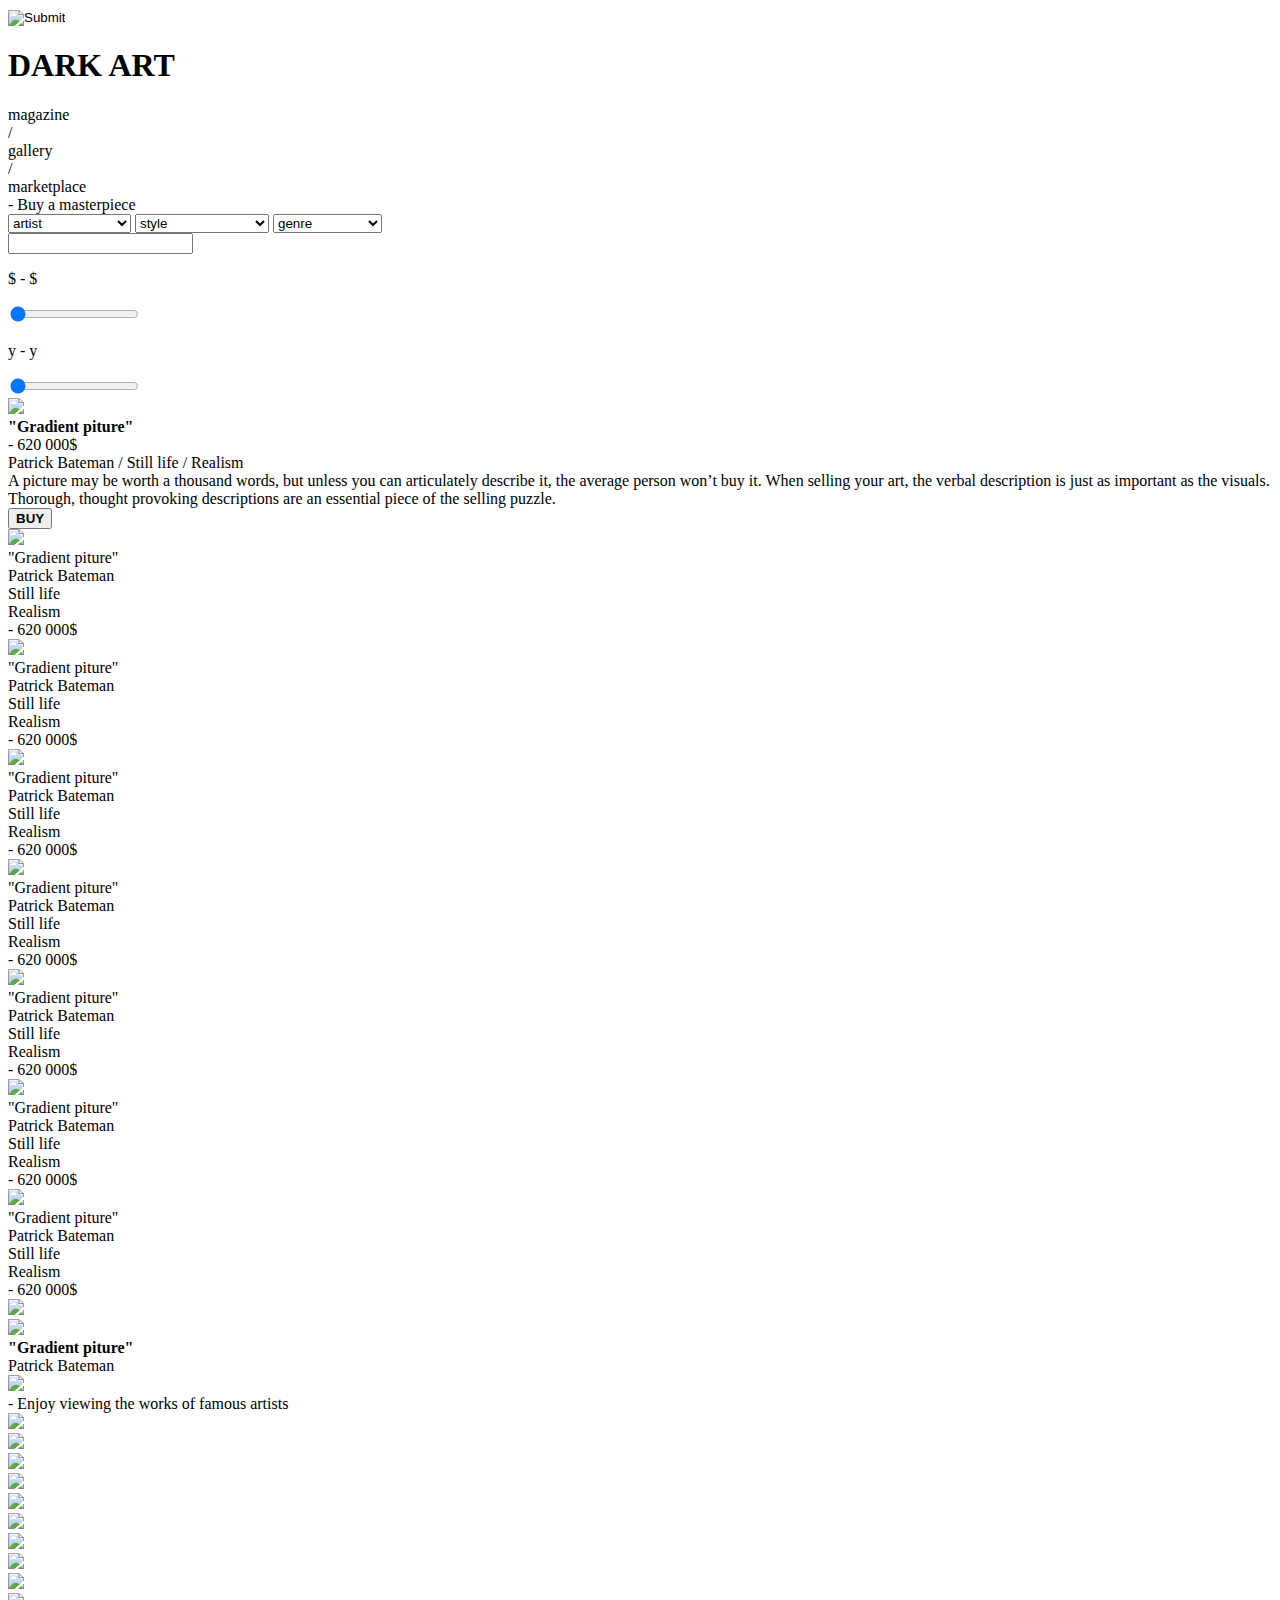
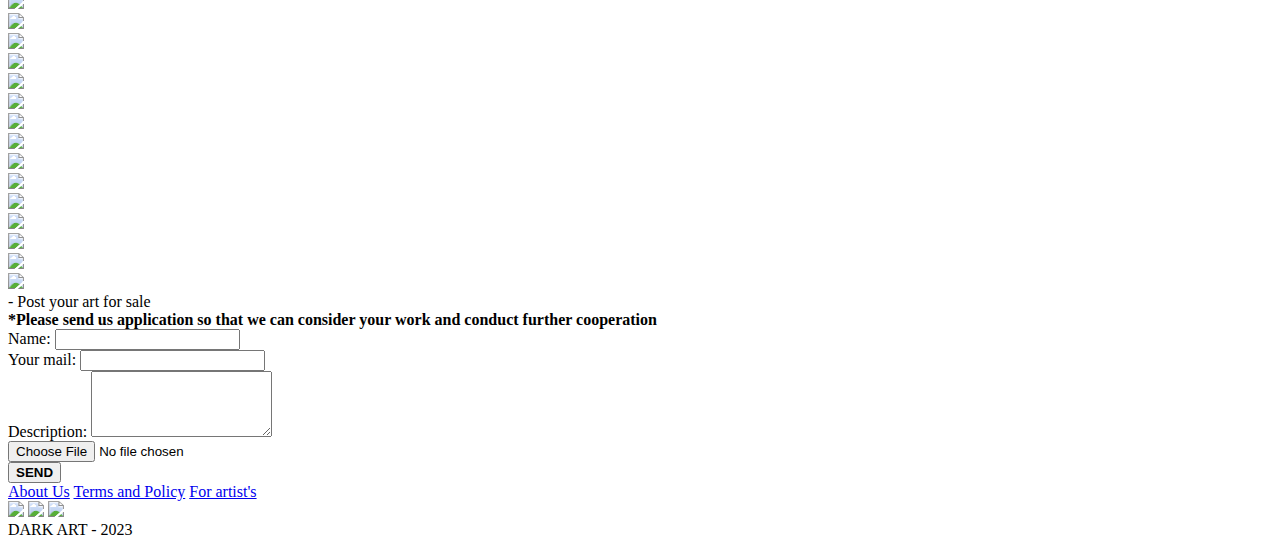
==== index.html @ bef29680 "Add files via upload" ====
<!DOCTYPE html>
<html lang="en">
    <head>
        <meta charset="utf-8">
        <meta name="viewport" content="width=device-width, initial-scale=1">
        <title>Dark Art</title>
        <link rel="stylesheet" href="css/styles.css">
        <link rel="stylesheet" href="css/indexStyles.css">
        <link rel="stylesheet" href="css/magazine.css">
        <link rel="stylesheet" href="css/gallery.css">
        <link rel="stylesheet" href="css/marketplace.css">
    </head>
    <body>
        <header>
            <div class="banner">
                <div class="title">
                    <div class="logIn"><input type="image" src="images/startLogin.png"></div>
                    <div class="websiteName"><h1>DARK <span>ART</span></h1></div>
                </div>
            </div>
            <div class="navigator">
                <div class="navigatorPart" id="magazine">magazine</div>
                <span>/</span>
                <div class="navigatorPart" id="gallery">gallery</div>
                <span>/</span>
                <div class="navigatorPart" id="marketplace">marketplace</div>
            </div>
        </header>
        <section class="magazine">
            <div class="quote">- Buy a masterpiece</div>
            <div class="filters">
                <div class="filterColumn1">
                    <div class="dropLists">
                        <select placeholder="author" name="artist">
                            <option value="" disabled selected hidden>artist</option>
                            <option value="volvo">Mari Embrado</option>
                            <option value="saab">Jenny Cristopher</option>
                            <option value="mercedes">Bud Anderson</option>
                            <option value="audi">Anjelo Rossi</option>
                          </select>
                          <select name="genre">
                            <option value="" disabled selected hidden>style</option>
                            <option value="history painting">history painting</option>
                            <option value="portrait painting">portrait painting</option>
                            <option value="landscape painting">landscape painting</option>
                            <option value="genre painting">genre painting</option>
                            <option value="still life">still life</option>
                          </select>
                          <select name="style">
                            <option value="" disabled selected hidden>genre</option>
                            <option value="Realism">Realism</option>
                            <option value="Abstract">Abstract</option>
                            <option value="Expressionism">Expressionism</option>
                            <option value="Pop Art">Pop Art</option>
                          </select>
                    </div>
                    <div class="search">
                        <input type="text">
                    </div>
                </div>
                <div class="filterColumn2">
                    <div class="price">
                        <p><span id="demo"></span>$ - <span id="demo2"></span>$</p>
                        <div class="slidecontainer">
                            <input type="range" min="1" max="100" value="1" class="slider" id="myRange">
                        </div>
                    </div>
                    <div class="years">
                        <p><span id="demo"></span>y - <span id="demo2"></span>y</p>
                        <div class="slidecontainer">
                            <input type="range" min="1" max="100" value="1" class="slider" id="myRange">
                        </div>
                    </div>
                </div>
            </div>
            <div class="openBG"></div>
            <div class="openPosition">
              <div class="productOpen">
                <img class="productImage" src="images/banner.png">  
                <div class="productText">
                    <div class="namePrice">
                        <div class="openName"><b>"Gradient piture"</b></div>
                        <div class="openPrice">- 620 000$</div>
                    </div> 
                    <div class="shortInfo">Patrick Bateman / Still life / Realism</div>
                    <div class="longText">A picture may be worth a thousand words, but unless you can articulately 
                        describe it, the average person won’t buy it. When selling your art, the 
                        verbal description is just as important as the visuals. Thorough, thought 
                        provoking descriptions are an essential piece of the selling puzzle. </div>
                    <div class="buyButton">
                        <button class="buy" type="submit"><b>BUY</b></button>
                    </div>                             
                </div>
              </div>
            </div>
            <div class="productList">
                <div class="product">  
                    <img class="productImage" src="images/banner.png">  
                    <div class="productText">
                        <div class="productTitle">
                            <div class="productName">"Gradient piture"</div>
                            <div class="productLine"></div>
                        </div>
                        <div class="description">
                            <div class="productAuthor">Patrick Bateman</div>
                            <div class="productGenre">Still life</div>
                            <div class="productStyle">Realism</div>
                        </div>                            
                        <div class="productCost">
                            <div class="productPrice">- 620 000$</div>
                        </div>
                    </div>
                </div>
                <div class="product">
                    <img class="productImage" src="images/banner.png">
                    <div class="productText">
                        <div class="productTitle">
                            <div class="productName">"Gradient piture"</div>
                            <div class="productLine"></div>
                        </div>
                        <div class="description">
                            <div class="productAuthor">Patrick Bateman</div>
                            <div class="productGenre">Still life</div>
                            <div class="productStyle">Realism</div>
                        </div>                            
                        <div class="productCost">
                            <div class="productPrice">- 620 000$</div>
                        </div>
                    </div>
                </div>
                <div class="product">
                    <img class="productImage" src="images/banner.png">
                    <div class="productText">
                        <div class="productTitle">
                            <div class="productName">"Gradient piture"</div>
                            <div class="productLine"></div>
                        </div>
                        <div class="description">
                            <div class="productAuthor">Patrick Bateman</div>
                            <div class="productGenre">Still life</div>
                            <div class="productStyle">Realism</div>
                        </div>                            
                        <div class="productCost">
                            <div class="productPrice">- 620 000$</div>
                        </div>
                    </div>
                </div>
                <div class="product">
                    <img class="productImage" src="images/banner.png">
                    <div class="productText">
                        <div class="productTitle">
                            <div class="productName">"Gradient piture"</div>
                            <div class="productLine"></div>
                        </div>
                        <div class="description">
                            <div class="productAuthor">Patrick Bateman</div>
                            <div class="productGenre">Still life</div>
                            <div class="productStyle">Realism</div>
                        </div>                            
                        <div class="productCost">
                            <div class="productPrice">- 620 000$</div>
                        </div>
                    </div>
                </div>
                <div class="product">
                    <img class="productImage" src="images/banner.png">
                    <div class="productText">
                        <div class="productTitle">
                            <div class="productName">"Gradient piture"</div>
                            <div class="productLine"></div>
                        </div>
                        <div class="description">
                            <div class="productAuthor">Patrick Bateman</div>
                            <div class="productGenre">Still life</div>
                            <div class="productStyle">Realism</div>
                        </div>                            
                        <div class="productCost">
                            <div class="productPrice">- 620 000$</div>
                        </div>
                    </div>
                </div>
                <div class="product">
                    <img class="productImage" src="images/banner.png">
                    <div class="productText">
                        <div class="productTitle">
                            <div class="productName">"Gradient piture"</div>
                            <div class="productLine"></div>
                        </div>
                        <div class="description">
                            <div class="productAuthor">Patrick Bateman</div>
                            <div class="productGenre">Still life</div>
                            <div class="productStyle">Realism</div>
                        </div>                            
                        <div class="productCost">
                            <div class="productPrice">- 620 000$</div>
                        </div>
                    </div>
                </div>
                <div class="product">
                    <img class="productImage" src="images/banner.png">
                    <div class="productText">
                        <div class="productTitle">
                            <div class="productName">"Gradient piture"</div>
                            <div class="productLine"></div>
                        </div>
                        <div class="description">
                            <div class="productAuthor">Patrick Bateman</div>
                            <div class="productGenre">Still life</div>
                            <div class="productStyle">Realism</div>
                        </div>                            
                        <div class="productCost">
                            <div class="productPrice">- 620 000$</div>
                        </div>
                    </div>
                </div>
            </div>
        </section>
        <section class="gallery">
            <div class="openBG" id="galleryBG"></div>
            <div class="openPosition" id="galleryPosition">
              <div class="productOpen">
                <div class="arrow1"><img class="productImage" src="images/leftArrow.png"></div>
                <div class="contentGallery">
                    <img class="productImage" src="images/banner.png">  
                    <div class="productText">
                        <div class="openName"><b>"Gradient piture"</b></div>
                        <div class="shortInfo">Patrick Bateman</div>                          
                    </div>
                </div>
                <div class="arrow2"><img class="productImage" src="images/rightArrow.png"></div>
              </div>
            </div> 
            <div class="decoration1"></div>
            <div class="contentGallery">
                <div class="quote">- Enjoy viewing the works of famous artists</div>
                <div class="picturesGallery">
                    <div class="imageConteiner"><img class="productImage" src="images/login.png"></div>
                    <div class="imageConteiner"><img class="productImage" src="images/banner.png"></div>
                    <div class="imageConteiner"><img class="productImage" src="images/login.png"></div>
                    <div class="imageConteiner"><img class="productImage" src="images/login.png"></div>
                    <div class="imageConteiner"><img class="productImage" src="images/login.png"></div>
                    <div class="imageConteiner"><img class="productImage" src="images/login.png"></div>
                    <div class="imageConteiner"><img class="productImage" src="images/login.png"></div>
                    <div class="imageConteiner"><img class="productImage" src="images/login.png"></div>
                    <div class="imageConteiner"><img class="productImage" src="images/login.png"></div>
                    <div class="imageConteiner"><img class="productImage" src="images/login.png"></div>
                    <div class="imageConteiner"><img class="productImage" src="images/login.png"></div>
                    <div class="imageConteiner"><img class="productImage" src="images/login.png"></div>
                    <div class="imageConteiner"><img class="productImage" src="images/login.png"></div>
                    <div class="imageConteiner"><img class="productImage" src="images/login.png"></div>
                    <div class="imageConteiner"><img class="productImage" src="images/login.png"></div>
                    <div class="imageConteiner"><img class="productImage" src="images/login.png"></div>
                    <div class="imageConteiner"><img class="productImage" src="images/login.png"></div>
                    <div class="imageConteiner"><img class="productImage" src="images/login.png"></div>
                    <div class="imageConteiner"><img class="productImage" src="images/login.png"></div>
                    <div class="imageConteiner"><img class="productImage" src="images/login.png"></div>
                    <div class="imageConteiner"><img class="productImage" src="images/login.png"></div>
                    <div class="imageConteiner"><img class="productImage" src="images/login.png"></div>
                    <div class="imageConteiner"><img class="productImage" src="images/login.png"></div>
                    <div class="imageConteiner"><img class="productImage" src="images/login.png"></div>
                </div>  
            </div>
            <div class="decoration3"></div> 
        </section>
        <section class="marketplace">
            <div class="decoration3"></div>
            <div class="contentGallery">
                <div class="quote">- Post your art for sale</div>
                <div class="formContent">
                    <span><b>*Please send us application so that we can consider your work and conduct further cooperation</b></span>
                    <div>
                        Name: <input type="text">
                    </div>
                    <div>
                        Your mail: <input type="mail">
                    </div>
                    <div>
                        Description: <textarea rows="4"></textarea>
                    </div>
                    <div>
                        <input type="file">
                    </div>
                    <div>
                        <button class="send" type="submit"><b>SEND</b></button>
                    </div>
                </div>  
            </div>
            <div class="decoration4"></div> 
        </section>
        <footer>
            <div class="bottom">
                <div class="information">
                    <div class="infoList">
                        <a href="#"><span>About Us</span></a>
                        <a href="#"><span>Terms and Policy</span></a>
                        <a href="#"><span>For artist's</span></a>
                    </div>
                    <div class="socialMedia">
                        <a href="#"><img class="social" src="images/free-icon-instagram-1362894.png"></a>
                        <a href="#"><img class="social" src="images/free-icon-twitter-1384017.png"></a>
                        <a href="#"><img class="social" src="images/facebookIcon.png"></a>
                    </div>
                </div>
                <div class="copyright">
                    DARK ART - 2023
                </div>
            </div>
        </footer>
        <script src="js/priceSlider.js"></script>
        <script src="js/openProduct.js"></script>
        <script src="js/openGallery.js"></script>
        <script src="js/slideGallery.js"></script>
        <script src="js/navigatorSwitch.js"></script>
    </body>
</html>
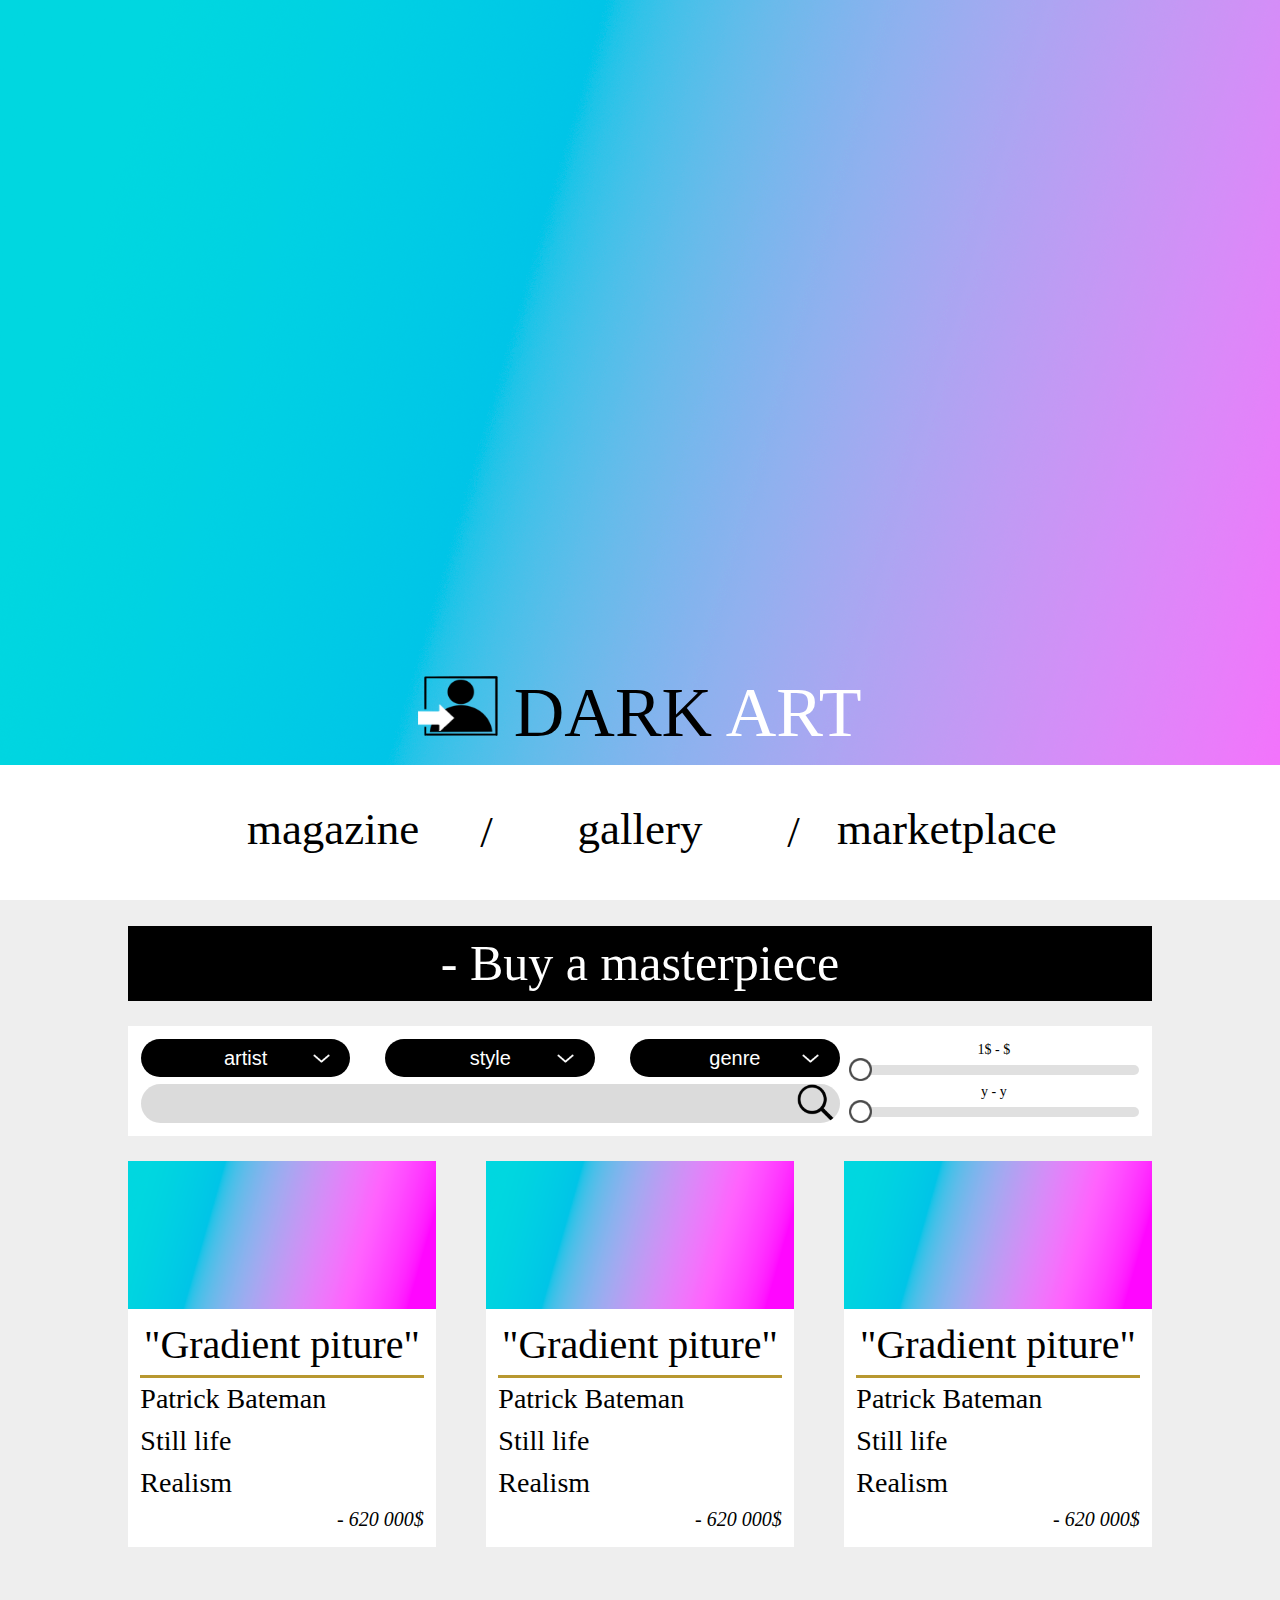
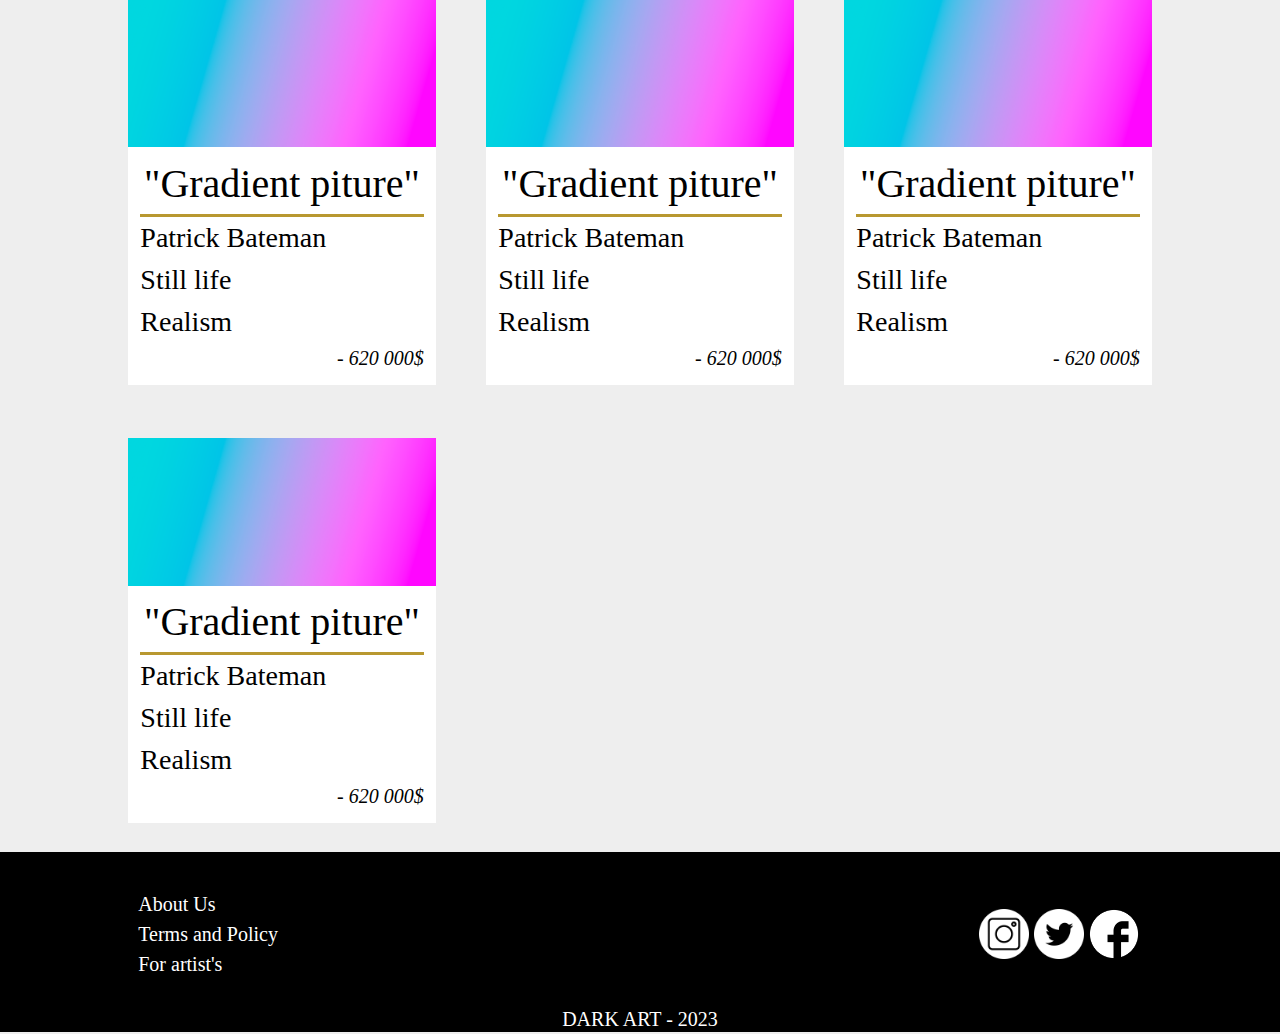
==== commit 9a480216: "first commit" ====
--- a/index.html
+++ b/index.html
@@ -2,7 +2,7 @@
 <html lang="en">
     <head>
         <meta charset="utf-8">
-        <meta name="viewport" content="width=device-width, initial-scale=1">
+        <meta name="viewport" content="width=1200px">
         <title>Dark Art</title>
         <link rel="stylesheet" href="css/styles.css">
         <link rel="stylesheet" href="css/indexStyles.css">
--- a/css/styles.css
+++ b/css/styles.css
@@ -0,0 +1,58 @@
+* {
+    padding: 0;
+    margin: 0;
+    border: 0;
+}
+
+*,*:before,*:after {
+    -moz-box-sizing: border-box;
+    -webkit-box-sizing: border-box;
+    box-sizing: border-box;
+}
+:focus,:active{outline: none;}
+a:focus,a:active{outline: none;}
+
+nav,footer,header,aside{display: block;}
+
+html,body{
+    height: 100%;
+    width: 100%;
+    font-size: 100%;
+    line-height: 1.5;
+    font-size: 14px;
+    -ms-text-size-adjust: 100%;
+    -moz-text-size-adjust: 100%;
+    -webkit-text-size-adjust: 100%;
+}
+
+input,button,textarea{font-family: inherit;}
+
+input::-ms-clear{display: none;}
+button{cursor: pointer;}
+button::-moz-focus-inner{padding: 0;border: 0;}
+a, a:visited{text-decoration: none;}
+ul li {list-style: none;}
+img{vertical-align: top;}
+
+h1,h2,h3,h4,h5,h6{font-size:inherit;font-weight: 400;}
+
+.input {
+    height: calc(2.25rem + 2px);
+    padding: 0.375rem 0.75rem;
+    font-family: inherit;
+    font-size: 1.4rem;
+    font-weight: 400;
+    line-height: 1.5;
+    color: #212529;
+    background-color: #fff;
+    background-clip: padding-box;
+    border: 1px solid #bdbdbd;
+    border-radius: 0.25rem;
+    transition: border-color 0.15s ease-in-out, box-shadow 0.15s ease-in-out;
+}
+a, .product {
+    text-decoration: none
+}
+select {
+    -webkit-appearance: none;
+}
--- a/css/indexStyles.css
+++ b/css/indexStyles.css
@@ -0,0 +1,118 @@
+/*BANNER, LOGIN AND TITLE*/
+header {
+    width: 100%;
+    height: 100%;
+}
+.banner {
+    background-image: url(../images/banner.png);
+    width: 100%;
+    height: 85%;
+    display: flex;
+    justify-content: center;
+    align-content: flex-end;
+    flex-wrap: wrap;
+}
+.title {
+    width: 40%;
+    display: flex;
+    justify-content: center;
+    flex-flow: row;
+    font-size: 70px;
+}
+.logIn {
+    margin-right: 3%;
+}
+.logIn input {
+    width: 80px;
+    height: 60px;
+}
+h1 span {
+    color: white;
+}
+/*NAVIGATION: MAGAZINE, GALLERY, MARKETPLACE*/
+.navigator {
+    font-size: 45px;
+    display: flex;
+    justify-content: center;
+    align-items: center;
+    width: 100%;
+    height: 15%;
+    background-color: white;
+}
+.navigatorPart {
+
+    width: 23%;
+    display: flex;
+    justify-content: center;
+    align-items: center;
+    padding-bottom: 0.5%;
+    cursor: pointer;
+}
+.navigatorPart:hover {
+    background-image: url(../images/pointer.png);
+    background-repeat: no-repeat;
+    background-position: center;
+    background-size: 95%;
+    color: white;
+}
+/*BOTTOM INFORMATION*/
+footer {
+    width: 100%;
+    height: 20%;
+    background-color: black;
+    display: flex;
+    justify-content: center;
+    bottom: 0;
+    color: white;
+    padding: 1%;
+    font-size: 20px;
+    margin-top: 2%;
+}
+.bottom {
+    display: flex;
+    flex-flow: column;
+    justify-content: center;
+    align-items: center;
+    width: 80%;
+}
+.information {
+    display: flex;
+    flex-flow: row;
+    justify-content: center;
+    align-items: center;
+    height: 90%;
+    width: 100%;
+}
+.infoList {
+    display: flex;
+    flex-flow: column;
+    justify-content: center;
+    align-items: flex-start;
+    height: 100%;
+    width: 100%;
+}
+.socialMedia {
+    display: flex;
+    flex-direction: row;
+    justify-content: flex-end;
+    align-items: center;
+    width: 100%;
+    height: 100%;
+}
+.socialMedia a {
+    margin: 0.5%;
+}
+footer a {
+    color: white;
+}
+.social {
+    display: block;
+    width: 50px;
+    height: 50px;
+    aspect-ratio: 1 / 1;
+}
+.copyright {
+    display: flex;
+    justify-content: center;
+    height: 10%;
+}--- a/css/magazine.css
+++ b/css/magazine.css
@@ -0,0 +1,259 @@
+body {
+    background-color: rgb(238, 238, 238);
+}
+.magazine {
+    display: flex;
+    flex-flow: column;
+    align-items: center;
+    width: 100%;
+    min-height: 100%;
+}
+/*QUOTE*/
+.quote {
+    display: block;
+    background-color: black;
+    width: 80%;
+    height: 10%;
+    margin: 2%;
+    color: white;
+    display: flex;
+    justify-content: center;
+    font-size: 50px;
+}
+/*FILTERS*/
+.filters {
+    background-color: white;
+    display: flex;
+    flex-flow: row;
+    justify-content: center;
+    width: 80%;
+    height: 16%;
+    margin-bottom: 2%;
+    padding: 1%;
+}
+
+.filterColumn1 {
+    display: flex;
+    flex-flow: column;
+    width: 70%;
+    align-content: center;
+}
+.filterColumn2 {
+    width: 30%;
+}
+.dropLists {
+    height: 50%;
+    margin: 0% 0% 1% 0%;
+    display: flex;
+    flex-wrap: wrap;
+    justify-content: space-between;
+}
+select {
+    background-color: black;
+    color: white;
+    text-align: center;
+    font-size: 20px;
+    border-radius: 30px;
+    width: 30%;
+    height: 100%;
+    background-image: url("../images/drop.png");
+    background-repeat: no-repeat;
+    background-position: 90%;
+    background-size: 10%;
+} 
+option {
+    border-radius: 5px;
+}
+option:hover {
+    background-color: white;
+    color: black;
+}
+.search {
+    height: 50%;
+    width: 100%;
+    display: flex;
+    justify-content: center;
+}
+.search input {
+    background-color: rgb(219, 219, 219);
+    font-size: 21px;
+    width: 100%;
+    height: 100%;
+    padding-left: 3%;
+    padding-right: 5.7%;
+    border-radius: 30px;
+    background-image: url("../images/lupa.png");
+    background-repeat: no-repeat;
+    background-position: 99.4%;
+    background-size: contain;
+}
+
+.price, .years {
+    display: flex;
+    flex-flow: column;
+    align-items: center;
+    padding-left: 3%;
+}
+.slidecontainer {
+    width: 100%;
+}
+
+.slider {
+    -webkit-appearance: none;
+    width: 100%;
+    height: 10px;
+    border-radius: 5px;
+    background: #d3d3d3;
+    outline: none;
+    opacity: 0.7;
+    -webkit-transition: .2s;
+    transition: opacity .2s;
+}
+
+.slider:hover {
+    opacity: 1;
+}
+
+.slider::-webkit-slider-thumb {
+    -webkit-appearance: none;
+    appearance: none;
+    width: 23px;
+    height: 24px;
+    border: 0;
+    background-image: url("../images/sliderPart.png");
+    background-repeat: no-repeat;
+    background-position: center;
+    background-size: 100%;
+    cursor: pointer;
+}
+
+.slider::-moz-range-thumb {
+    width: 23px;
+    height: 24px;
+    border: 0;
+    background-image: url("../images/sliderPart.png");
+    background-repeat: no-repeat;
+    background-position: center;
+    background-size: 100%;
+    cursor: pointer;
+}
+/*PRODUCTS*/
+.productList {
+    width: 80%;
+    height: 100%;
+    display: grid;
+    grid-template-columns: auto auto auto;
+    gap: 50px;
+}
+.product {
+    background-color: white;
+    width: 100%;
+    margin-bottom: 1%;
+    display: flex;
+    flex-flow: column;
+}
+.productName:hover {
+    color: #b19124;
+    cursor: pointer;
+}
+.productImage {
+    width: 100%;
+}
+.productText {
+    padding: 2% 4% 4% 4%;
+    font-size: 20px;
+}
+.productTitle {
+    font-size: 40px;
+    text-align: center;
+}
+.productLine {
+    border-bottom: 3px solid #b89830;
+}
+.description {
+    font-size: 28px;
+}
+.productCost {
+    display: flex;
+    justify-content: right;
+}
+.productPrice {
+    font-style: italic;
+}
+/*PRODUCT DEMONSTRATION*/
+.openPosition {
+    position: fixed;
+    top: 0;
+    left: 0;
+    width: 60%;
+    min-height: 80%;
+    margin: 4% 20% 0 20%;
+    display: none;
+    align-items: center;
+    justify-content: center;
+    background-color: rgba(0, 0, 0, 0.3);
+    z-index: 99;
+}
+.productOpen {
+    background-color: rgb(255, 255, 255);
+    width: 100%;
+    min-height: 80%;
+    position: absolute;
+    display: flex;
+    flex-flow: column;
+    align-items: center;
+    z-index: 100%;
+}
+.productOpen img {
+    width: 100%;
+}
+.openBG {
+    display: none;
+    position: fixed;
+    top: 0;
+    left: 0;
+    width: 100%;
+    height: 100%;
+    background-color: rgba(0, 0, 0, 0.5);
+    z-index: 98;
+}
+.productText {
+    display: flex;
+    flex-flow: column;
+    width: 100%;
+}
+.namePrice {
+    display: flex;
+    flex-flow: row;
+    align-items: baseline;
+}
+.openName {
+    font-size: 30px;
+    text-align: left;
+    width: 50%;
+}
+.openPrice {
+    font-style: italic;
+    font-size: 24px;
+    text-align: right;
+    width: 50%;
+}
+.shortInfo, .longText {
+    text-align: left;
+    font-size: 20px;
+}
+.buyButton {
+    margin-top: 1%;
+    width: 100%;
+    display: flex;
+    justify-content: right;
+}
+.buy {
+    background-color: #b19124;
+    color: white;
+    text-align: center;
+    font-size: 28px;
+    width: 13%;
+    height: 100%;
+    padding: 0.5%;
+}
--- a/css/gallery.css
+++ b/css/gallery.css
@@ -0,0 +1,101 @@
+/*QUOTE AND BORDER*/
+.gallery {
+    display: none;
+    flex-flow: row;
+    justify-content: center;
+    width: 100%;
+    min-height: 100%;
+}
+.decoration1, .decoration2 {
+    width: 1%;
+    background-image: url("../images/galleryBorder.png");
+    margin: 1.93% 1% 0% 1%;
+}
+.contentGallery {
+    width: 80%;
+    display: flex;
+    flex-flow: column;
+    align-items: center;
+}
+.contentGallery .quote {
+    width: 100%;
+    height: 10.05%;
+    margin: 2.5%;
+}
+/*PICTURES*/
+.picturesGallery {
+    display: grid;
+    grid-template-columns: auto auto auto;
+    gap: 10px;
+    margin-top: 4.3%;
+}
+.imageConteiner {
+    overflow: hidden;
+    position: relative;
+}
+.picturesGallery img {
+    cursor: pointer;
+    width: 100%;
+    height: 100%;
+    object-fit: cover;
+}
+.picturesGallery img:hover {
+    opacity: 0.9;
+    transform: scale(1.05);
+}
+/*OPEN PICTURE*/
+.gallery .productOpen {
+    background-color: black;
+    padding: 2%;
+    color: white;
+    flex-flow: row;
+    justify-content: center;
+    width: 100%;
+    min-height: 100%;
+}
+#galleryPosition {
+    display: none;
+    position: fixed;
+    width: 90%;
+    height: 80%;
+    margin-left: 5%;
+    margin-right: 5%;
+    align-items: center;
+    justify-content: center;
+    background-color: rgba(0, 0, 0, 0.3);
+    z-index: 99;
+}
+#galleryPosition .contentGallery {
+    width: 92%;
+}
+#galleryPosition img {
+    width: 100%;
+    margin-top: 2%;
+}
+#galleryBG {
+    display: none;
+}
+#galleryPosition .productText {
+    align-items: center;
+    padding: 0;
+    margin-top: 1%;
+}
+#galleryPosition .openName {
+    text-align: center;
+}
+.arrow1, .arrow2 {
+   width: 3%;
+   display: flex;
+
+}
+.arrow1:hover, .arrow2:hover {
+    transform: scale(1.2);
+    cursor: pointer;
+ }
+.arrow1 {
+    margin-right: 2%;
+}
+.arrow2 {
+    margin-left: 2%;
+}
+
--- a/css/marketplace.css
+++ b/css/marketplace.css
@@ -0,0 +1,47 @@
+.marketplace {
+    display: none;
+    flex-flow: row;
+    justify-content: center;
+    width: 100%;
+    min-height: 100%;
+}
+.marketplace .contentGallery {
+    background-image: url(../images/mpBorder3.png);
+    background-repeat: no-repeat;
+    background-position: bottom;
+    background-size: 100%;
+}
+.formContent {
+    display: flex;
+    flex-flow: column;
+    font-size: 24px;
+}
+.formContent div {
+    margin: 2%;
+    display: flex;
+    flex-flow: column;
+}
+.formContent div input, .formContent div textarea {
+    font-size: 24px;
+}
+.decoration3 {
+    background-image: url(../images/mpBorder1.png);
+}
+.decoration4 {
+    background-image: url(../images/mpBorder2.png);
+}
+.decoration3, .decoration4 {
+    width: 2.5%;
+    background-repeat: no-repeat;
+    background-position: center;
+    background-size: 45%;
+}
+.send {
+    background-image: url(../images/mpButton.png);
+    background-position: center;
+    background-repeat: no-repeat;
+    background-size: cover;
+    color: white;
+    font-size: 24px;
+    width: 20%;
+}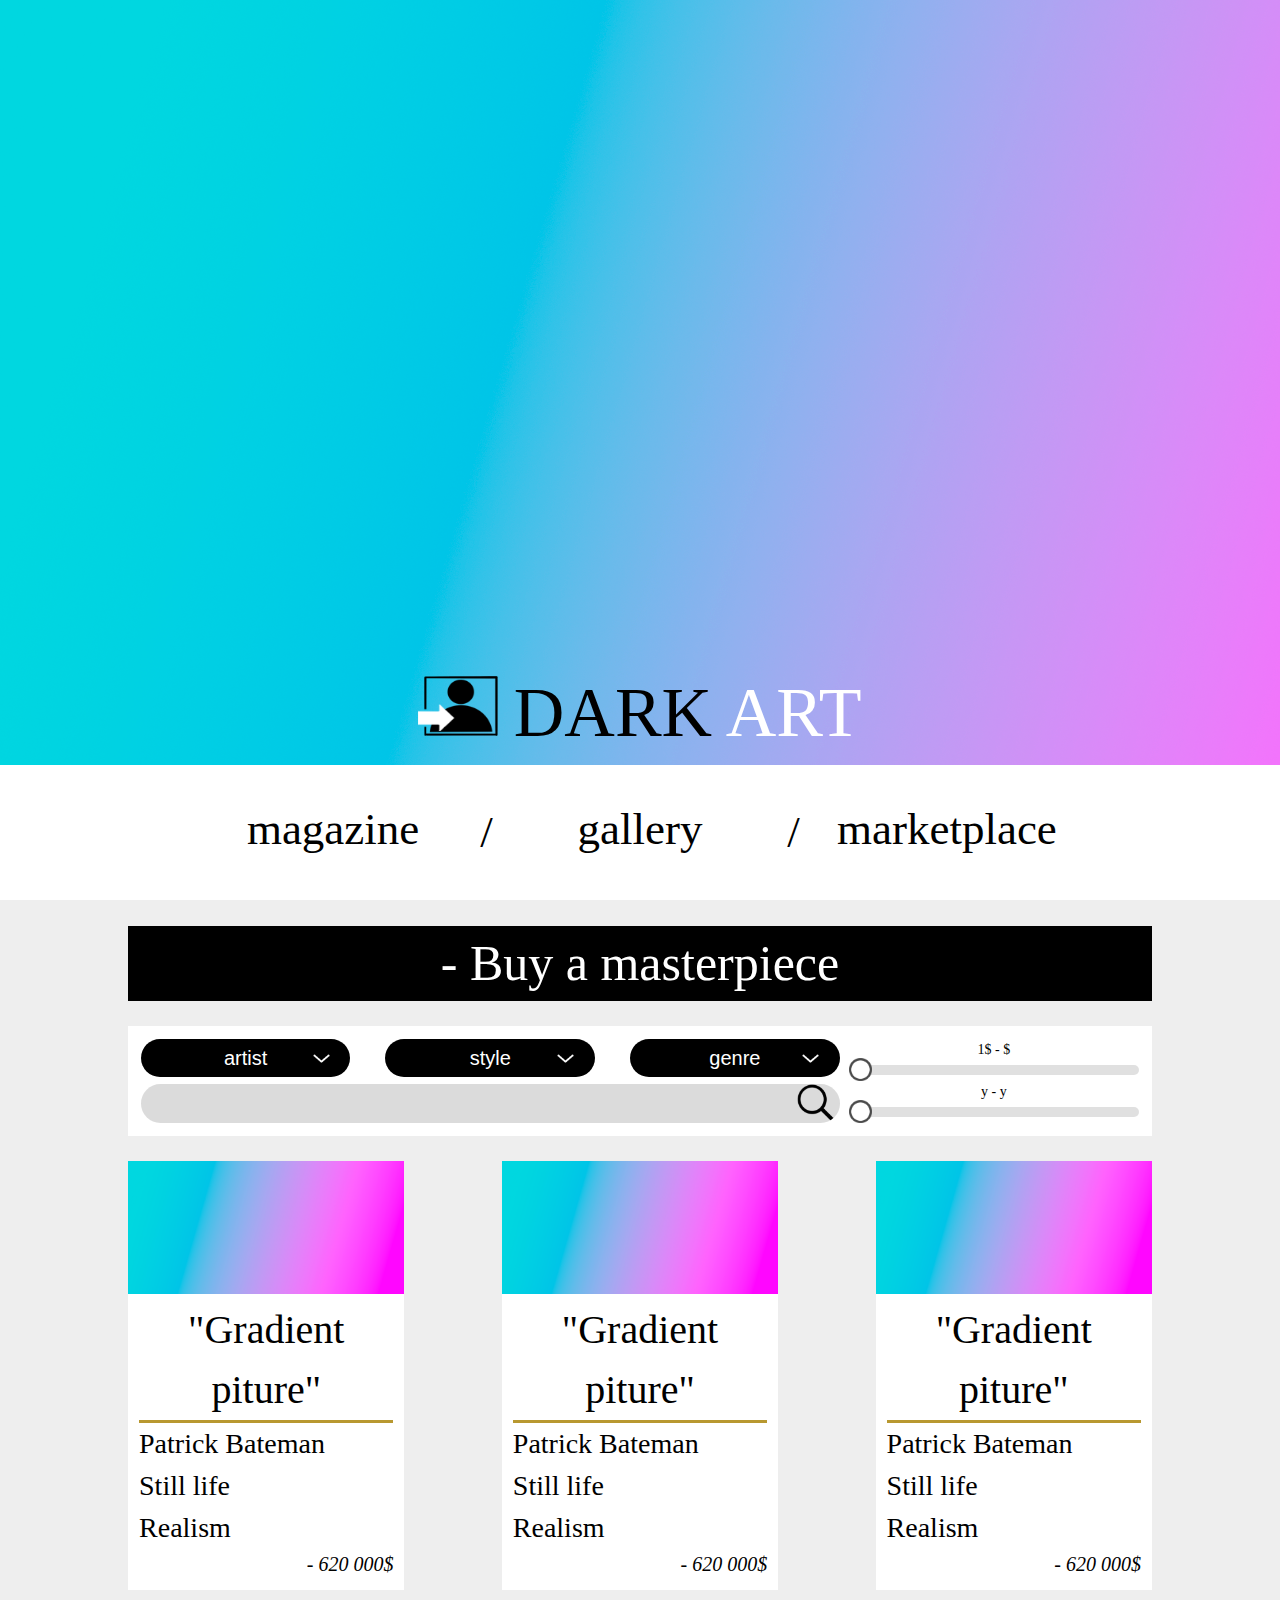
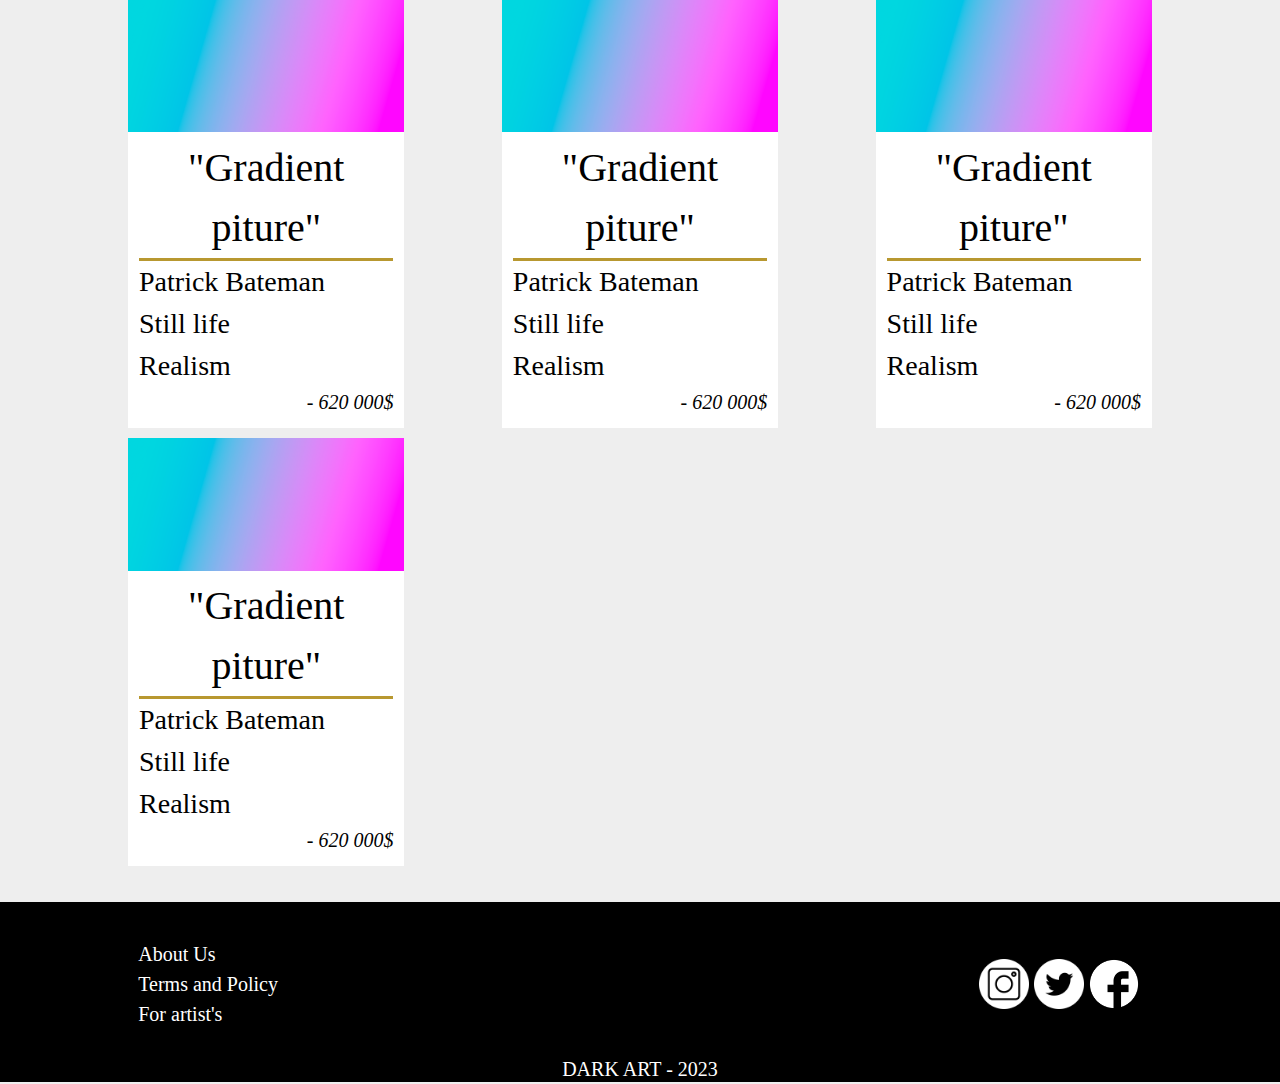
==== commit 1ced5fd1: "#" ====
--- a/index.html
+++ b/index.html
@@ -2,13 +2,14 @@
 <html lang="en">
     <head>
         <meta charset="utf-8">
-        <meta name="viewport" content="width=1200px">
+        <meta name="viewport" content="width=device-width">
         <title>Dark Art</title>
         <link rel="stylesheet" href="css/styles.css">
         <link rel="stylesheet" href="css/indexStyles.css">
         <link rel="stylesheet" href="css/magazine.css">
         <link rel="stylesheet" href="css/gallery.css">
         <link rel="stylesheet" href="css/marketplace.css">
+        <link rel="stylesheet" href="css/mediaQuery.css">
     </head>
     <body>
         <header>
--- a/css/magazine.css
+++ b/css/magazine.css
@@ -141,13 +141,17 @@
 .productList {
     width: 80%;
     height: 100%;
-    display: grid;
+    display: flex;
+    flex-flow: row;
+    flex-wrap: wrap;
+    justify-content: space-between;
+    /*display: grid;
     grid-template-columns: auto auto auto;
-    gap: 50px;
+    gap: 50px;*/
 }
 .product {
     background-color: white;
-    width: 100%;
+    width: 27%;
     margin-bottom: 1%;
     display: flex;
     flex-flow: column;
--- a/css/mediaQuery.css
+++ b/css/mediaQuery.css
@@ -0,0 +1,25 @@
+@media (max-width: 1200px) {
+
+}
+@media (max-width: 992px) {
+
+}
+@media (max-width: 767px) {
+    .product {
+        width: 100%;
+    }
+    .navigator {
+        font-size: 25px;
+    }
+    .quote {
+        font-size: 30px;
+    }
+    .title {
+        font-size: 35px;
+        display: flex;
+        align-items: center;
+        flex-flow: column;
+        text-align: center;
+    }
+
+}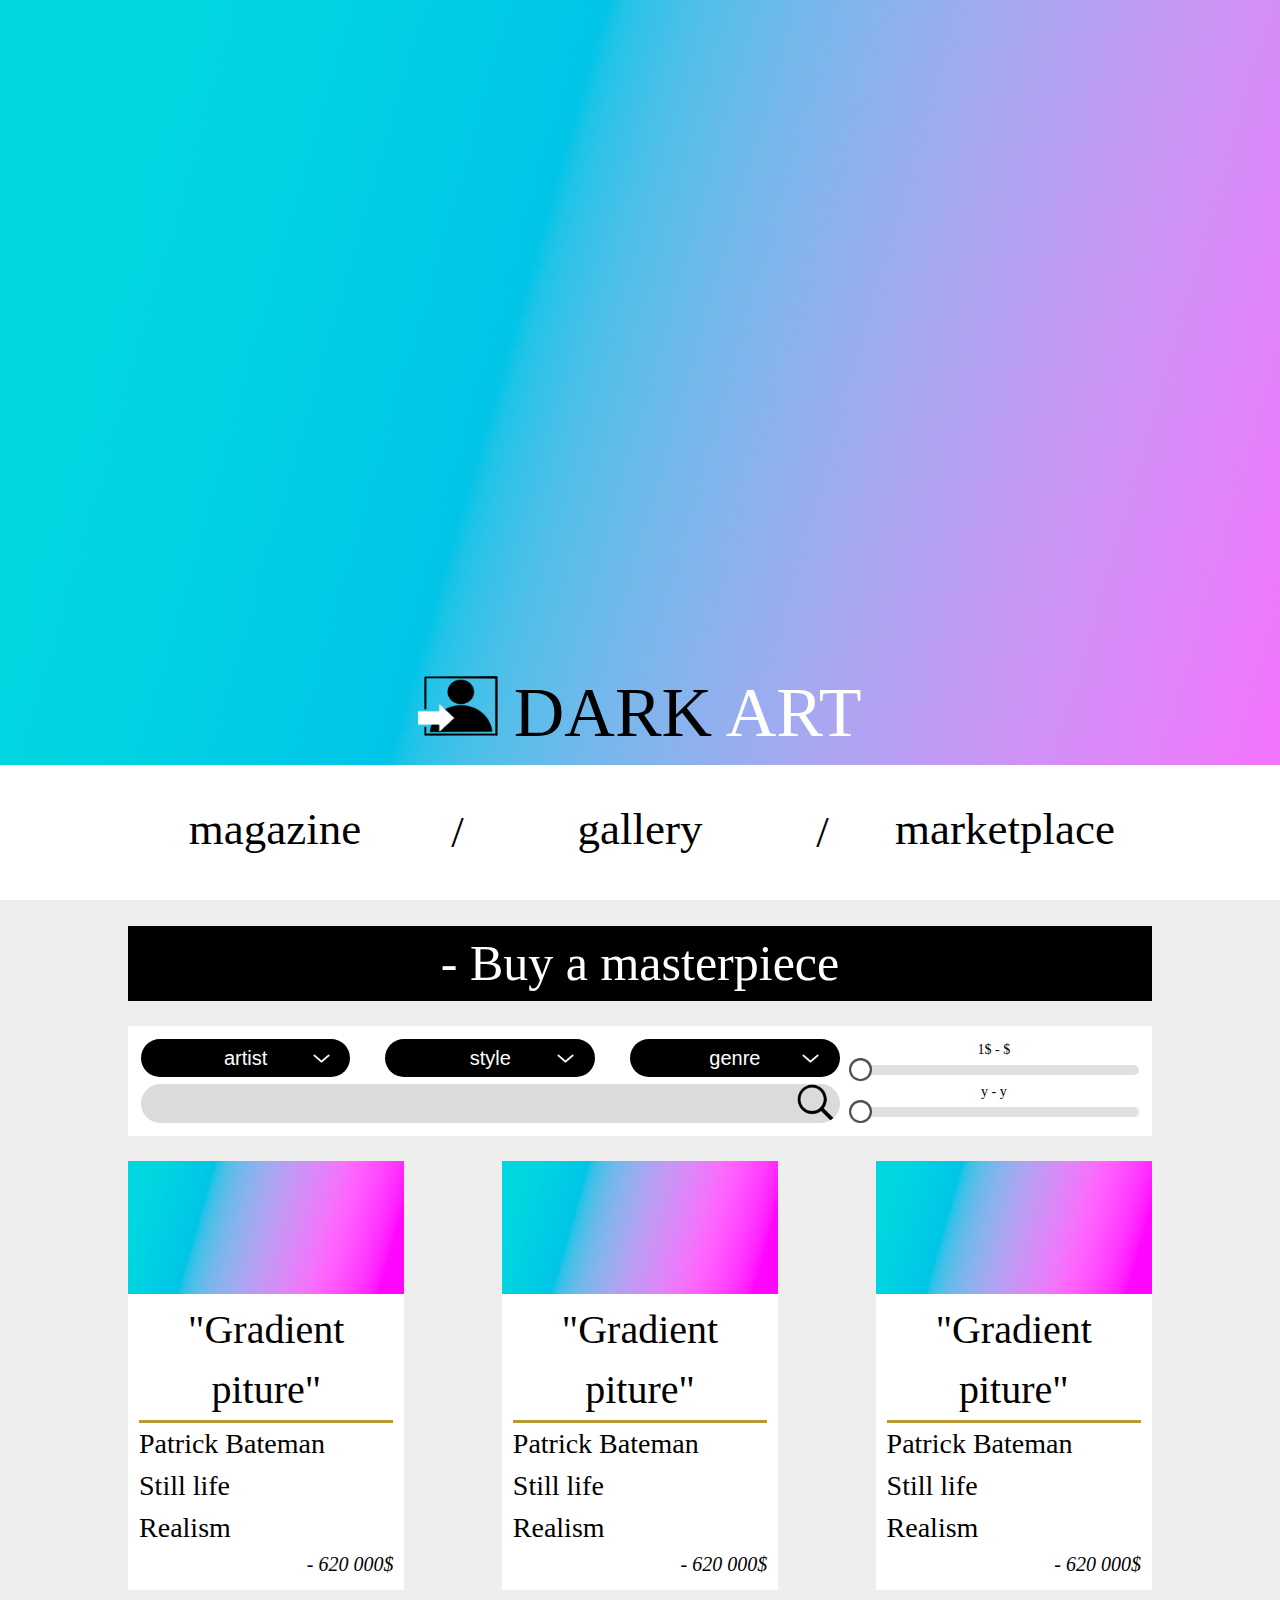
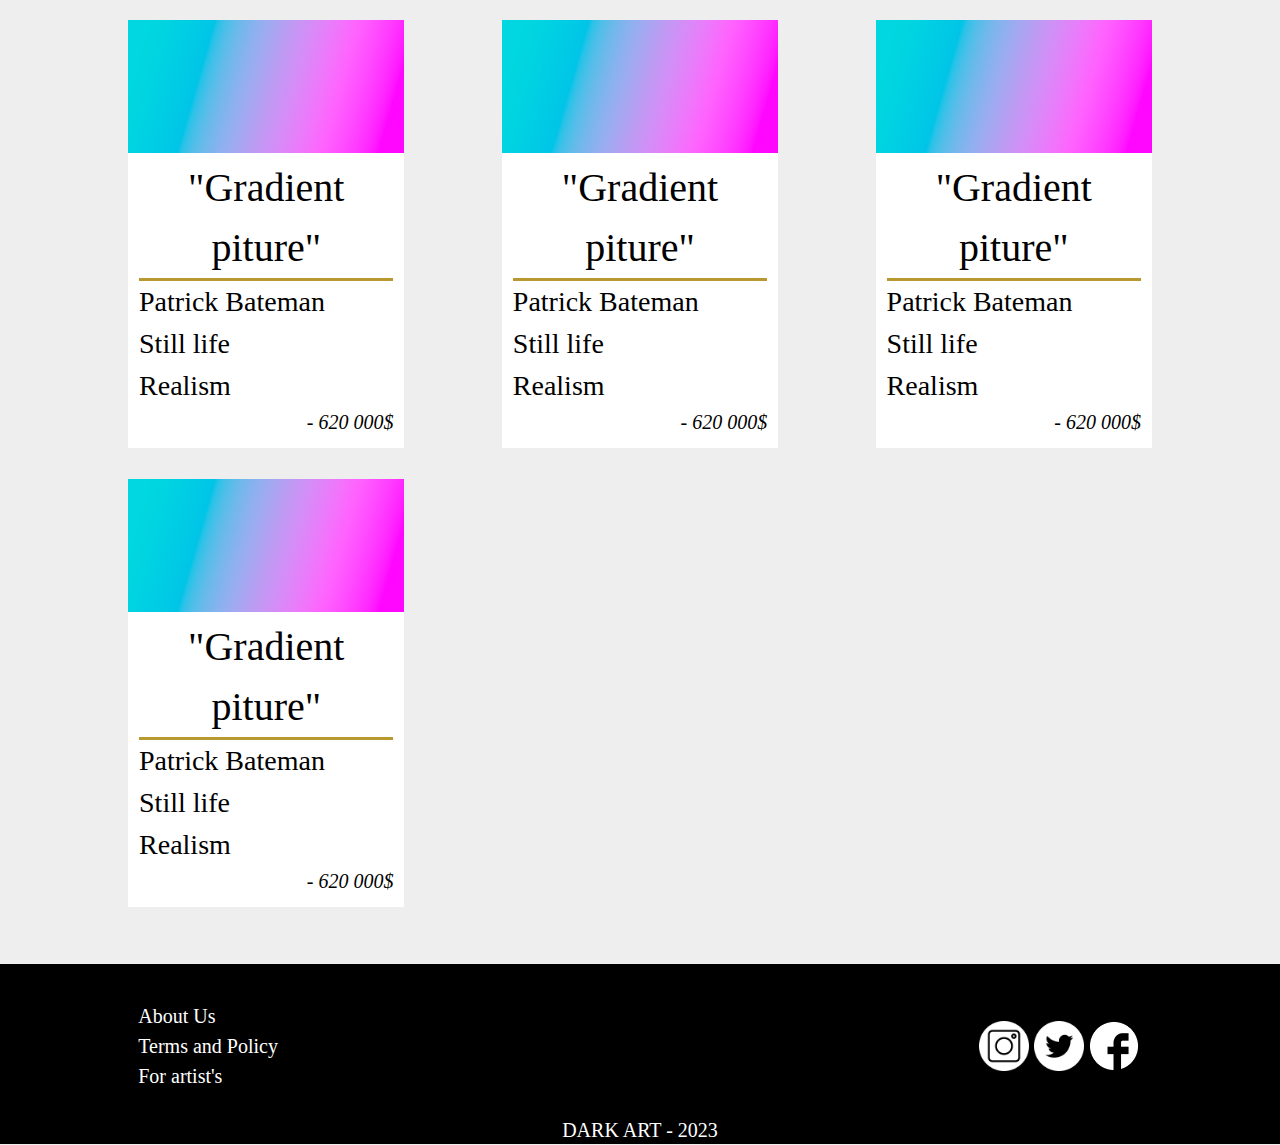
==== commit 5f8f13ce: "#" ====
--- a/index.html
+++ b/index.html
@@ -15,16 +15,16 @@
         <header>
             <div class="banner">
                 <div class="title">
-                    <div class="logIn"><input type="image" src="images/startLogin.png"></div>
+                    <div class="logIn"><a href="login.html"><input type="image" src="images/startLogin.png"></a></div>
                     <div class="websiteName"><h1>DARK <span>ART</span></h1></div>
                 </div>
             </div>
             <div class="navigator">
-                <div class="navigatorPart" id="magazine">magazine</div>
+                <div class="navigatorPart" id="magazine"><span>magazine</span></div>
                 <span>/</span>
-                <div class="navigatorPart" id="gallery">gallery</div>
+                <div class="navigatorPart" id="gallery"><span>gallery</span></div>
                 <span>/</span>
-                <div class="navigatorPart" id="marketplace">marketplace</div>
+                <div class="navigatorPart" id="marketplace"><span>marketplace</span></div>
             </div>
         </header>
         <section class="magazine">
--- a/css/indexStyles.css
+++ b/css/indexStyles.css
@@ -33,9 +33,10 @@
 .navigator {
     font-size: 45px;
     display: flex;
-    justify-content: center;
+    justify-content: space-around;
     align-items: center;
     width: 100%;
+    padding: 0 10% 0 10%;
     height: 15%;
     background-color: white;
 }
@@ -52,7 +53,7 @@
     background-image: url(../images/pointer.png);
     background-repeat: no-repeat;
     background-position: center;
-    background-size: 95%;
+    background-size: 100%;
     color: white;
 }
 /*BOTTOM INFORMATION*/
--- a/css/magazine.css
+++ b/css/magazine.css
@@ -55,7 +55,6 @@
     font-size: 20px;
     border-radius: 30px;
     width: 30%;
-    height: 100%;
     background-image: url("../images/drop.png");
     background-repeat: no-repeat;
     background-position: 90%;
@@ -152,7 +151,7 @@
 .product {
     background-color: white;
     width: 27%;
-    margin-bottom: 1%;
+    margin-bottom: 3%;
     display: flex;
     flex-flow: column;
 }
--- a/css/mediaQuery.css
+++ b/css/mediaQuery.css
@@ -1,13 +1,13 @@
 @media (max-width: 1200px) {
-
+    .product {
+        width: 48%;
+    }
 }
 @media (max-width: 992px) {
 
 }
 @media (max-width: 767px) {
-    .product {
-        width: 100%;
-    }
+    /*INDEXSTYLES*/
     .navigator {
         font-size: 25px;
     }
@@ -21,5 +21,59 @@
         flex-flow: column;
         text-align: center;
     }
-
+    /*MAGAZINE*/
+    .filters {
+        flex-flow: column;
+    }
+    .filterColumn1, .filterColumn2 {
+        width: 100%;
+        justify-content: center;
+    }
+    .dropLists {
+        height: 50%;
+        margin: 0% 0% 2% 0%;
+        display: flex;
+        flex-wrap: wrap;
+        justify-content: space-between;
+    }
+    input, select {
+        font-size: 14px;
+    }
+    select {
+        height: 24px;
+    }
+    .product {
+        width: 100%;
+    }
+    .productTitle {
+        font-size: 25px;
+        text-align: center;
+    }
+    .description {
+        font-size: 19px;
+    }
+    .productCost {
+        font-size: 17px;
+    }
+    .information {
+        flex-flow: column;
+    }
+    .information {
+        font-size: 19px;
+    }
+    .copyright {
+        font-size: 14px;
+    }
+    .social {
+        display: block;
+        width: 40px;
+        height: 40px;
+        aspect-ratio: 1 / 1;
+    }
+    .socialMedia {
+        justify-content: center;
+    }
+    .infoList {
+        align-items: center;
+    }
 }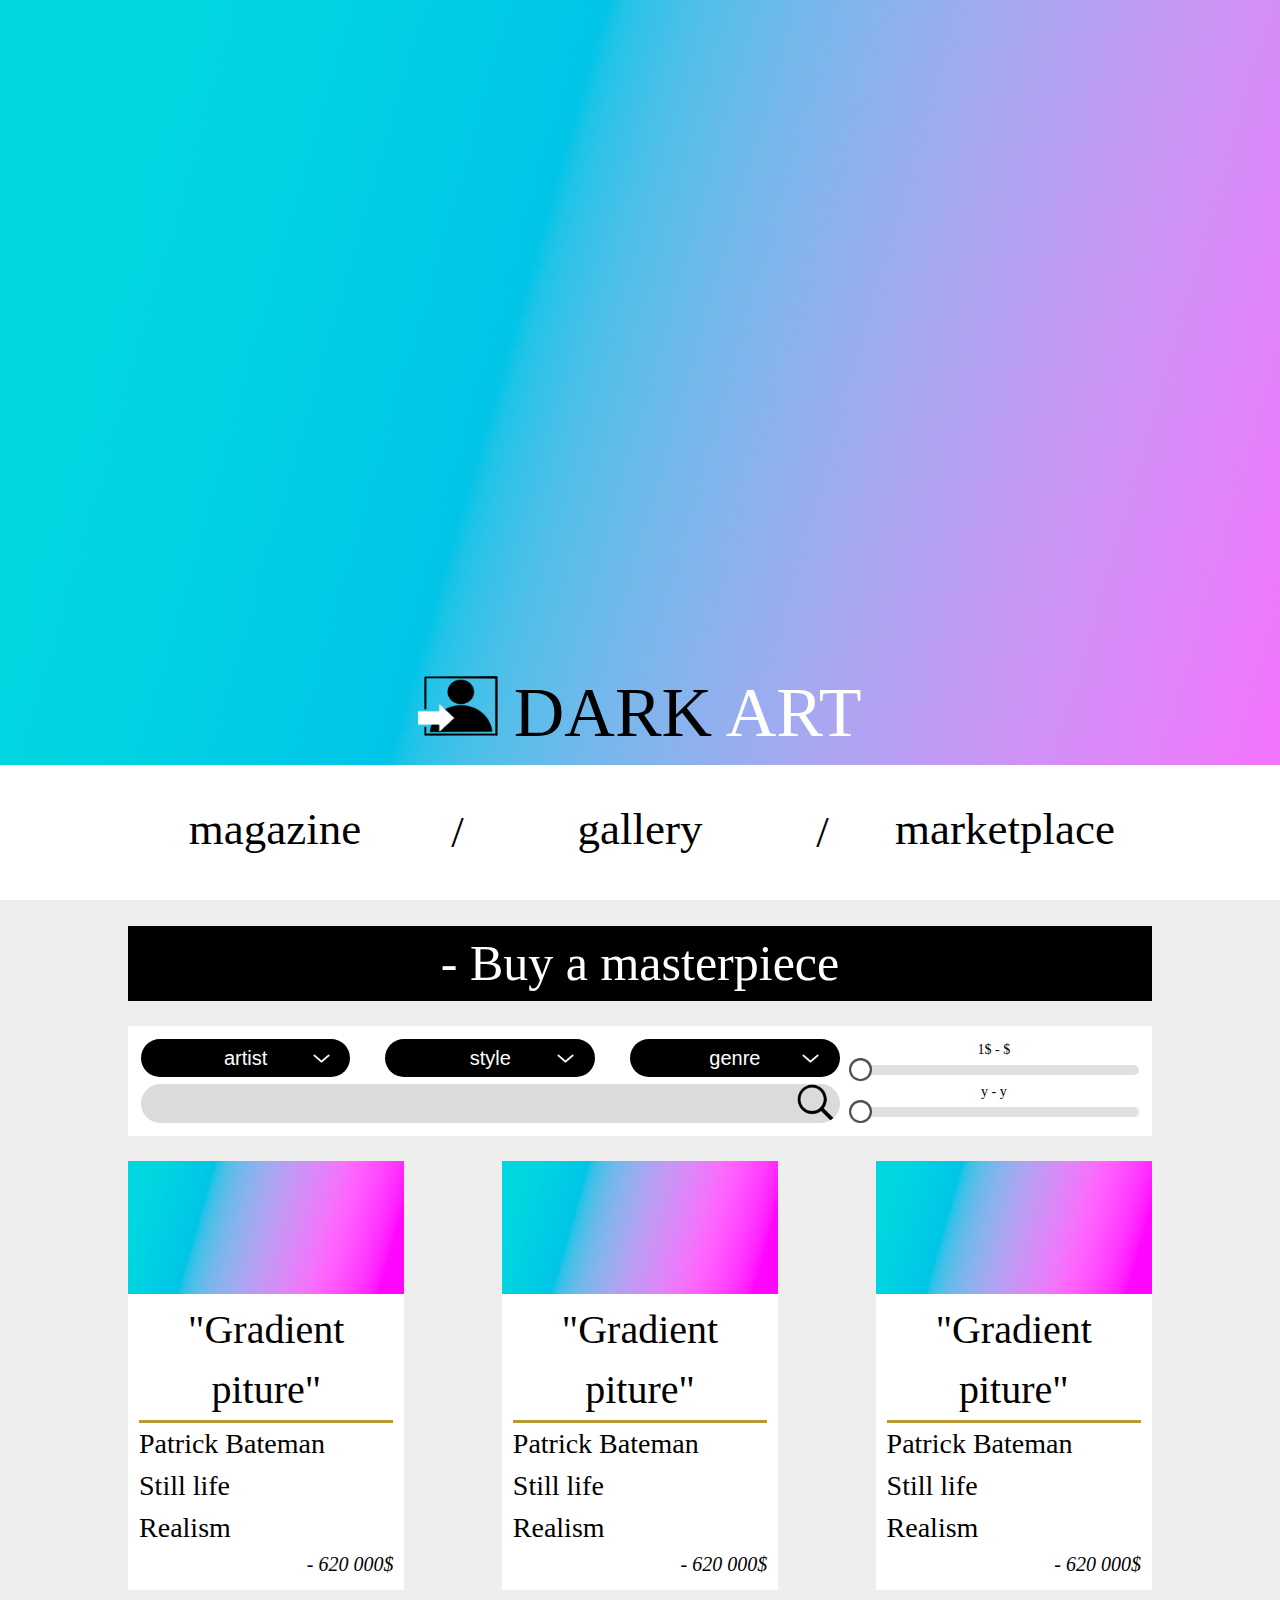
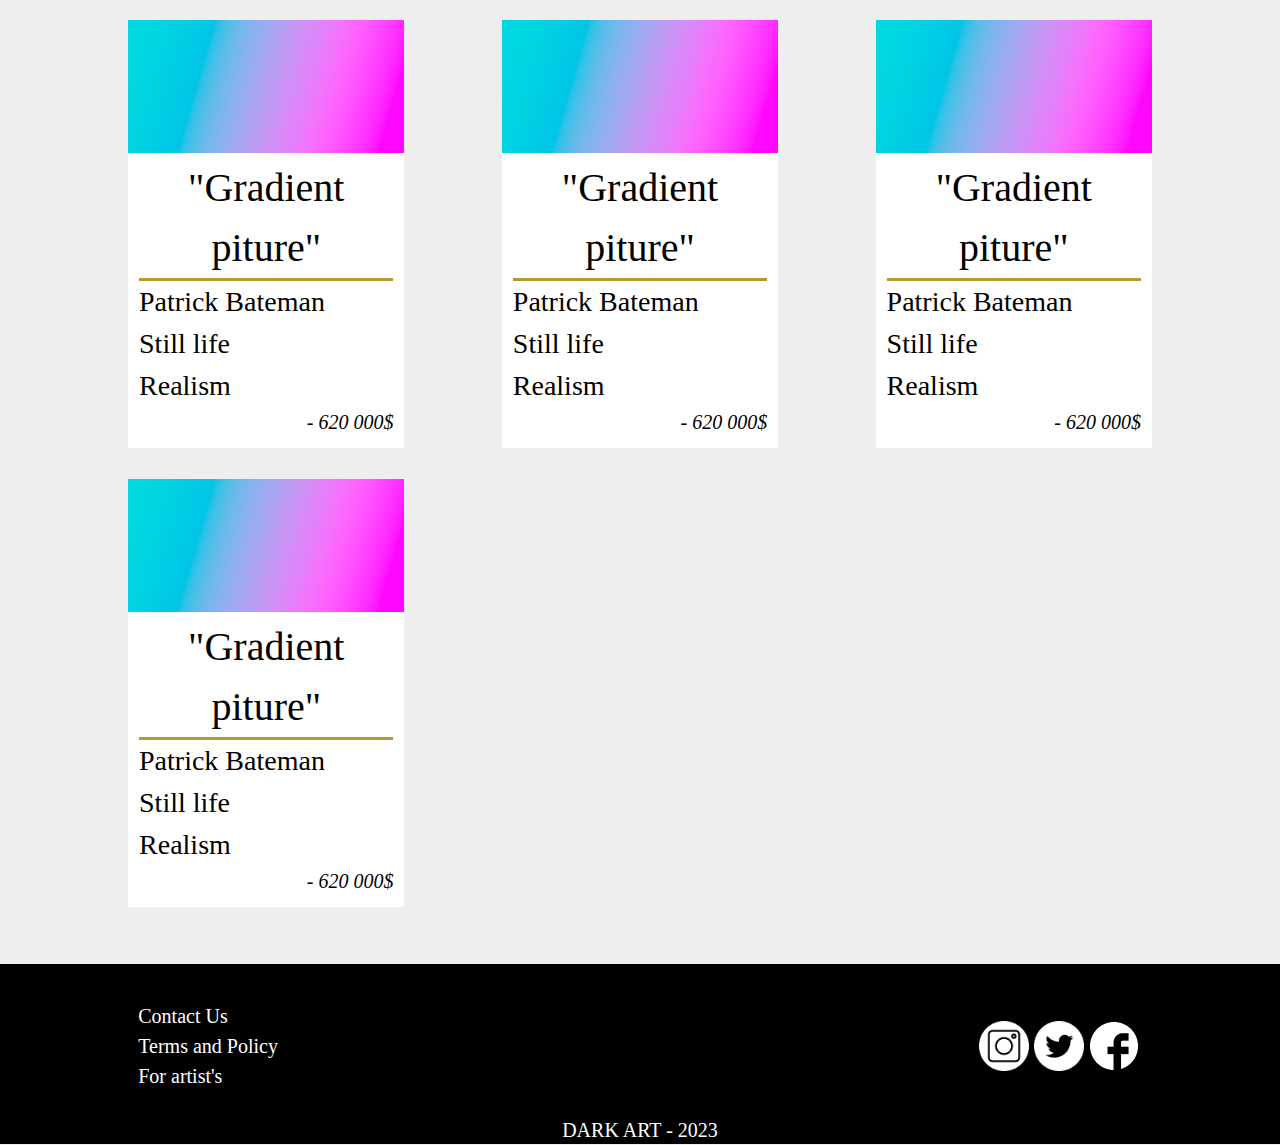
==== commit 28d23ddc: "#" ====
--- a/index.html
+++ b/index.html
@@ -74,25 +74,30 @@
                     </div>
                 </div>
             </div>
-            <div class="openBG"></div>
-            <div class="openPosition">
-              <div class="productOpen">
-                <img class="productImage" src="images/banner.png">  
-                <div class="productText">
-                    <div class="namePrice">
-                        <div class="openName"><b>"Gradient piture"</b></div>
-                        <div class="openPrice">- 620 000$</div>
-                    </div> 
-                    <div class="shortInfo">Patrick Bateman / Still life / Realism</div>
-                    <div class="longText">A picture may be worth a thousand words, but unless you can articulately 
-                        describe it, the average person won’t buy it. When selling your art, the 
-                        verbal description is just as important as the visuals. Thorough, thought 
-                        provoking descriptions are an essential piece of the selling puzzle. </div>
-                    <div class="buyButton">
-                        <button class="buy" type="submit"><b>BUY</b></button>
-                    </div>                             
-                </div>
-              </div>
+            <div class="popup">
+                <a class="closeArea"></a>
+                <div class="popupBody">
+                    <div class="productOpen">
+                        <img class="productImage" src="images/banner.png"> 
+                        <img class="productClose" src="images/exit.png"> 
+                        <div class="productText">
+                        <div class="namePrice">
+                            <div class="openName"><b>"Gradient piture"</b></div>
+                            <div class="openPrice">- 620 000$</div>
+                        </div> 
+                        <div class="shortInfo">Patrick Bateman / Still life / Realism</div>
+                        <div class="longText">A picture may be worth a thousand words, but unless you can articulately 
+                            describe it, the average person won’t buy it. When selling your art, the 
+                            verbal description is just as important as the visuals. Thorough, thought 
+                            provoking descriptions are an essential piece of the selling puzzle. </div>
+                        <div class="buyButton">
+                            <button class="buy" type="submit"><b>BUY</b></button>
+                        </div>                             
+                        </div>
+                    </div>
+                    <div class="termsOpen"></div>
+                    <div class="forArtistsOpen"></div>
+                </div>
             </div>
             <div class="productList">
                 <div class="product">  
@@ -261,10 +266,10 @@
                     <div class="imageConteiner"><img class="productImage" src="images/login.png"></div>
                 </div>  
             </div>
-            <div class="decoration3"></div> 
+            <div class="decoration2"></div> 
         </section>
         <section class="marketplace">
-            <div class="decoration3"></div>
+            <div class="decoration3"><img src="images/mpBorder1.png" alt=""></div>
             <div class="contentGallery">
                 <div class="quote">- Post your art for sale</div>
                 <div class="formContent">
@@ -286,15 +291,15 @@
                     </div>
                 </div>  
             </div>
-            <div class="decoration4"></div> 
+            <div class="decoration4"><img src="images/mpBorder2.png" alt=""></div> 
         </section>
         <footer>
             <div class="bottom">
                 <div class="information">
                     <div class="infoList">
-                        <a href="#"><span>About Us</span></a>
-                        <a href="#"><span>Terms and Policy</span></a>
-                        <a href="#"><span>For artist's</span></a>
+                        <a href="#" class="contact"><span>Contact Us</span></a>
+                        <span class="terms">Terms and Policy</span>
+                        <span class="artists">For artist's</span>
                     </div>
                     <div class="socialMedia">
                         <a href="#"><img class="social" src="images/free-icon-instagram-1362894.png"></a>
--- a/css/indexStyles.css
+++ b/css/indexStyles.css
@@ -92,6 +92,12 @@
     height: 100%;
     width: 100%;
 }
+.infoList span {
+    cursor: pointer;
+}
+.infoList span:hover {
+    color: rgb(201, 201, 201);
+}
 .socialMedia {
     display: flex;
     flex-direction: row;
--- a/css/magazine.css
+++ b/css/magazine.css
@@ -144,9 +144,6 @@
     flex-flow: row;
     flex-wrap: wrap;
     justify-content: space-between;
-    /*display: grid;
-    grid-template-columns: auto auto auto;
-    gap: 50px;*/
 }
 .product {
     background-color: white;
@@ -184,41 +181,47 @@
     font-style: italic;
 }
 /*PRODUCT DEMONSTRATION*/
-.openPosition {
+.popup {
     position: fixed;
+    width: 100%;
+    height: 100%;
+    background-color: rgba(0, 0, 0, 0.8);
     top: 0;
     left: 0;
-    width: 60%;
-    min-height: 80%;
-    margin: 4% 20% 0 20%;
-    display: none;
-    align-items: center;
-    justify-content: center;
-    background-color: rgba(0, 0, 0, 0.3);
-    z-index: 99;
+    opacity: 0;
+    visibility: hidden;
+    overflow-y: auto;
+    overflow-x: hidden;
+}
+.popupBody {
+    min-height: 100%;
+    display: flex;
+    align-items: center;
+    justify-content: center;
+}
+.closeArea {
+    position: absolute;
+    width: 100%;
+    height: 100%;
+    top: 0;
+    left: 0;
 }
 .productOpen {
     background-color: rgb(255, 255, 255);
-    width: 100%;
-    min-height: 80%;
+    max-width: 62%;
     position: absolute;
     display: flex;
     flex-flow: column;
     align-items: center;
-    z-index: 100%;
+}
+.productClose {
+    position: absolute;
+    right: 10px;
+    top: 10px;
+    max-width: 5%;
 }
 .productOpen img {
     width: 100%;
-}
-.openBG {
-    display: none;
-    position: fixed;
-    top: 0;
-    left: 0;
-    width: 100%;
-    height: 100%;
-    background-color: rgba(0, 0, 0, 0.5);
-    z-index: 98;
 }
 .productText {
     display: flex;
--- a/css/marketplace.css
+++ b/css/marketplace.css
@@ -7,9 +7,13 @@
 }
 .marketplace .contentGallery {
     background-image: url(../images/mpBorder3.png);
-    background-repeat: no-repeat;
+    background-repeat:no-repeat;
     background-position: bottom;
-    background-size: 100%;
+    background-size: 1570px;
+    height: 1100px;
+}
+.marketplace .quote {
+    height: 75px;
 }
 .formContent {
     display: flex;
@@ -25,13 +29,14 @@
     font-size: 24px;
 }
 .decoration3 {
-    background-image: url(../images/mpBorder1.png);
+    margin-top: 2%;
+    padding-right: 1%;
 }
 .decoration4 {
-    background-image: url(../images/mpBorder2.png);
+    margin-top: 2%;
+    padding-left: 1%;
 }
 .decoration3, .decoration4 {
-    width: 2.5%;
     background-repeat: no-repeat;
     background-position: center;
     background-size: 45%;
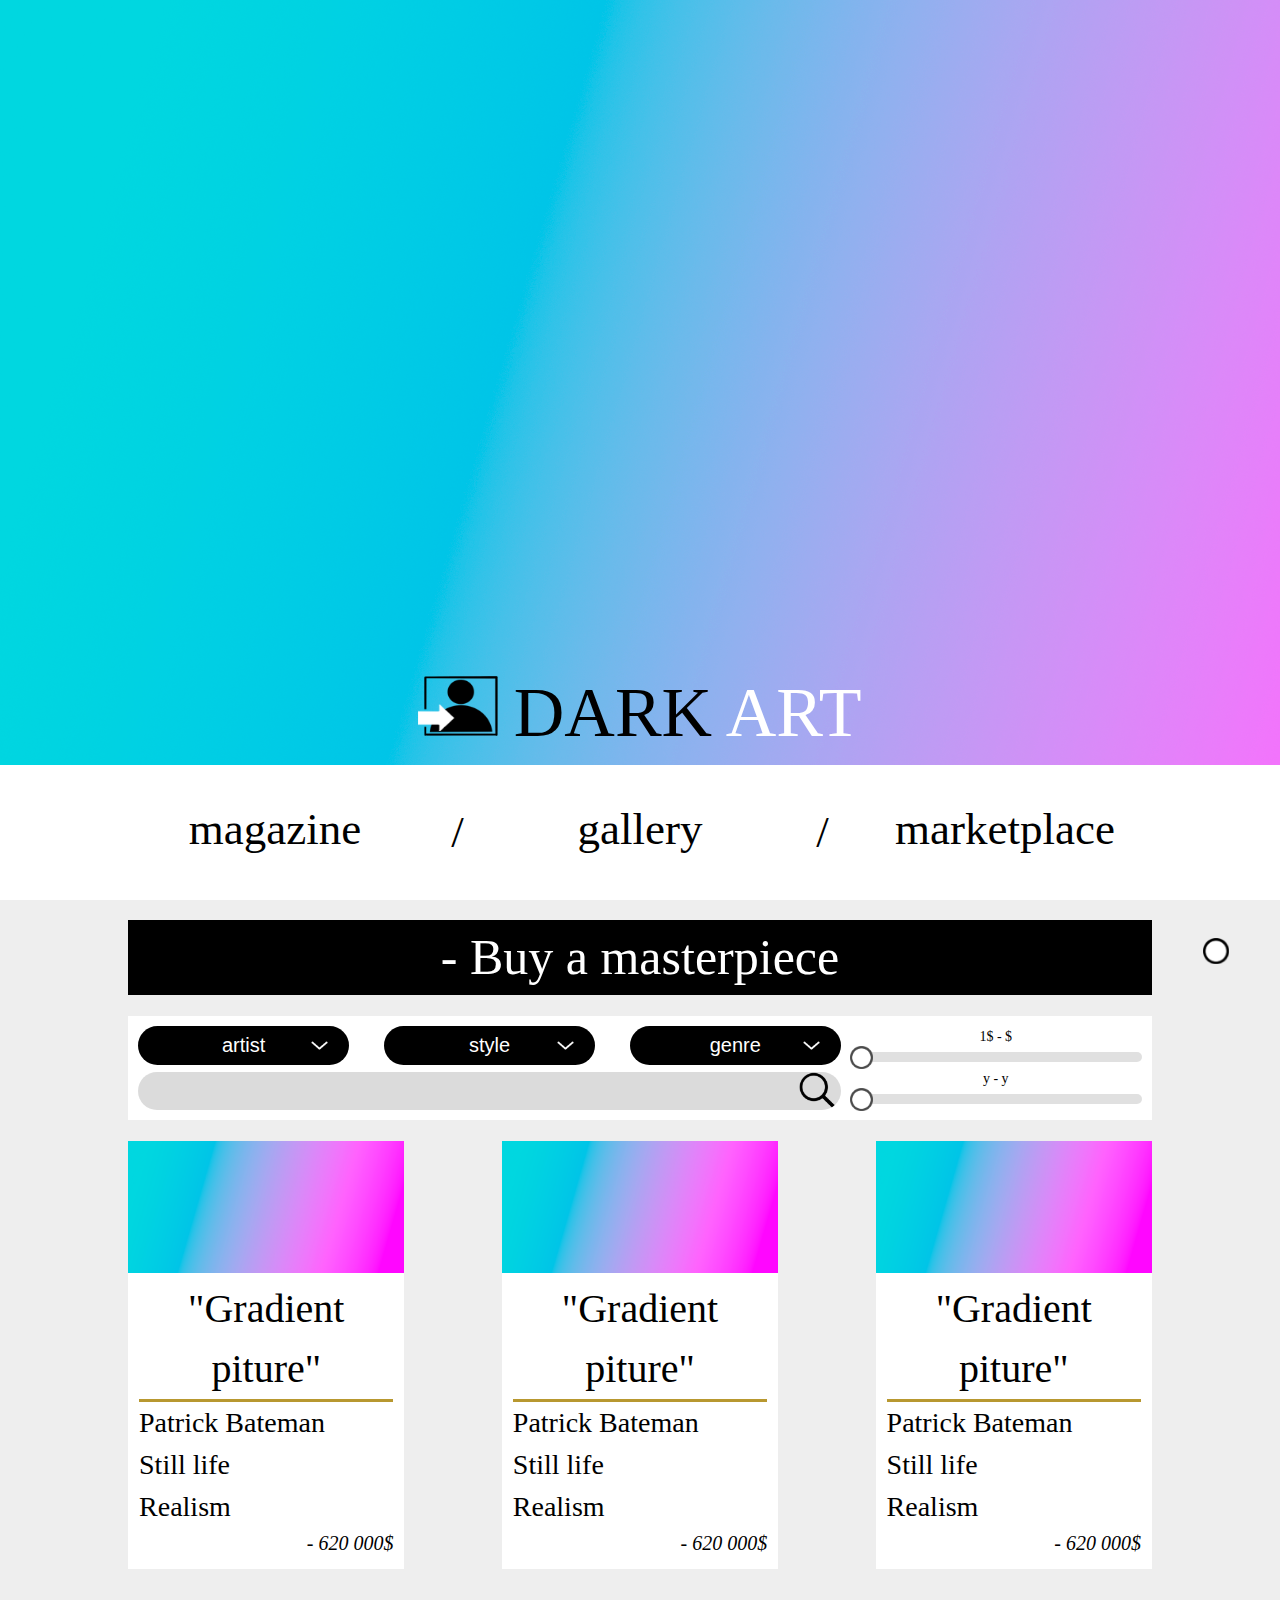
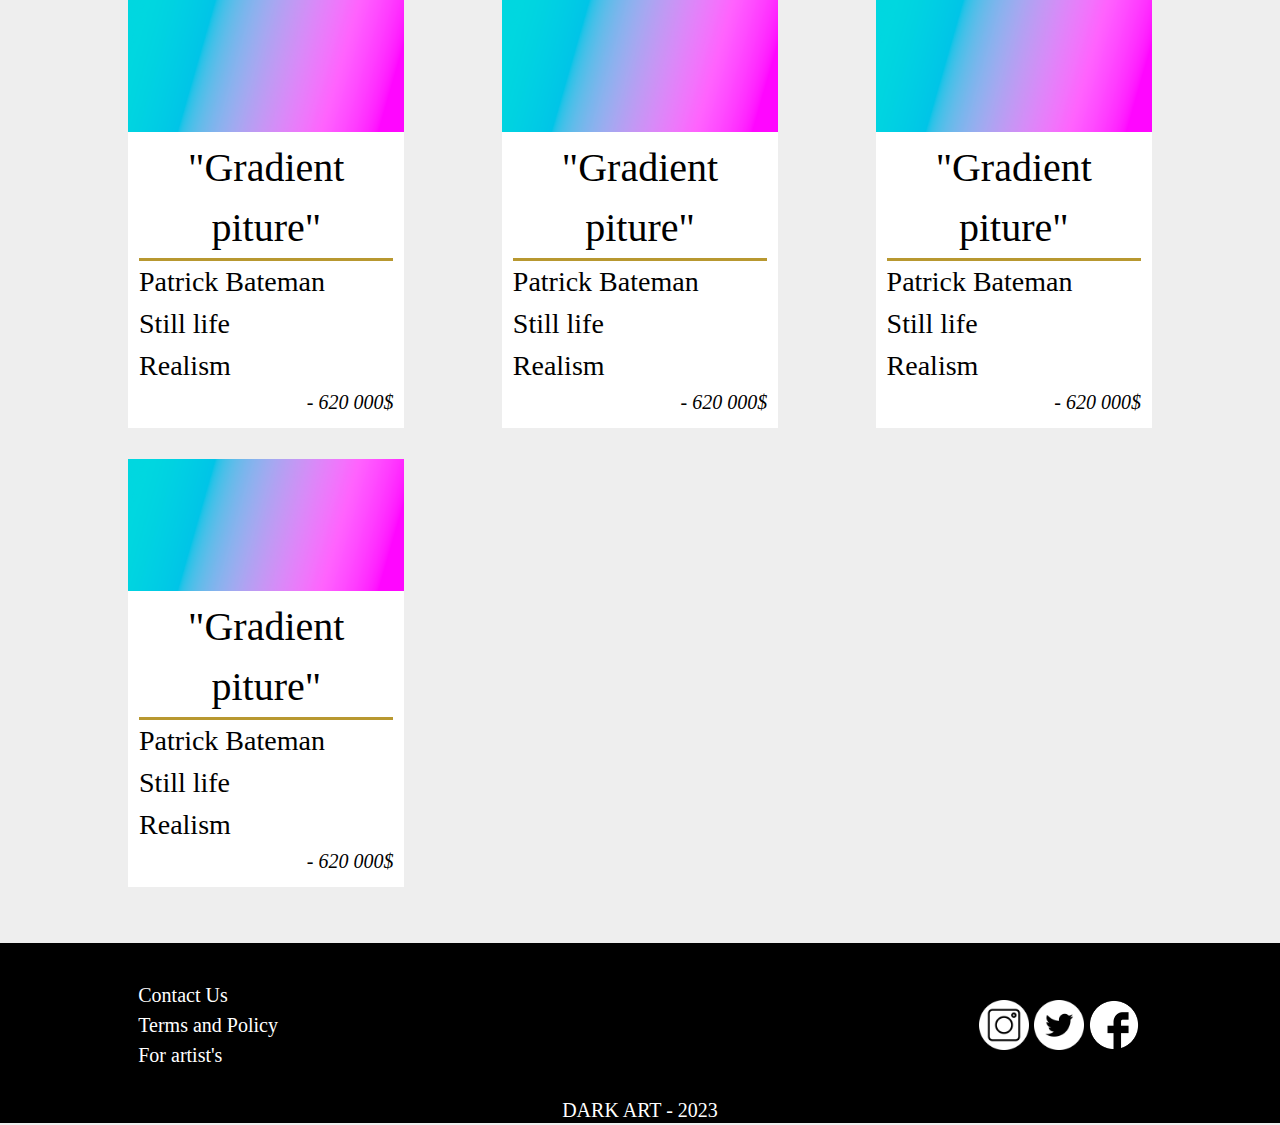
==== commit 8ac1b892: "#" ====
--- a/index.html
+++ b/index.html
@@ -10,6 +10,7 @@
         <link rel="stylesheet" href="css/gallery.css">
         <link rel="stylesheet" href="css/marketplace.css">
         <link rel="stylesheet" href="css/mediaQuery.css">
+        <link rel="stylesheet" href="css/popWindows.css">
     </head>
     <body>
         <header>
@@ -28,6 +29,8 @@
             </div>
         </header>
         <section class="magazine">
+            <div class="sideColumn"></div>
+            <div class="centerColumn">
             <div class="quote">- Buy a masterpiece</div>
             <div class="filters">
                 <div class="filterColumn1">
@@ -95,8 +98,6 @@
                         </div>                             
                         </div>
                     </div>
-                    <div class="termsOpen"></div>
-                    <div class="forArtistsOpen"></div>
                 </div>
             </div>
             <div class="productList">
@@ -216,6 +217,62 @@
                         </div>                            
                         <div class="productCost">
                             <div class="productPrice">- 620 000$</div>
+                        </div>
+                    </div>
+                </div>
+            </div>
+            </div>
+            <div class="sideColumn">
+                <img class="busket" src="images/sliderPart.png"> 
+                <div id="popBusket" class="popup">
+                    <a class="closeArea"></a>
+                    <div class="popupBody">
+                        <div class="productOpen">
+                            <div class="busketButtons">
+                                <img class="productClose" src="images/exit.png">
+                                <div class="buyButton">
+                                    <button class="buy" type="submit"><b>BUY</b></button>
+                                </div> 
+                            </div>
+                                <div class="itemList">
+                                    <div class="busketItem">
+                                        <div class="itemImage">
+                                            <img src="images/banner.png">
+                                        </div>
+                                        <div class="itemText">
+                                            <div class="itemTitle">"Oranges"</div>
+                                            <div class="itemDescription">Picture with oranges, from famous artist - Carolina Lokojo</div>
+                                        </div>
+                                        <div class="itemNumbers">
+                                            <div class="itemPrice">299 000 $</div>
+                                        </div>
+                                    </div>         
+                                    <div class="busketItem">
+                                        <div class="itemImage">
+                                            <img src="images/banner.png">
+                                        </div>
+                                        <div class="itemText">
+                                            <div class="itemTitle">"Oranges"</div>
+                                            <div class="itemDescription">Picture with oranges, from famous artist - Carolina Lokojo</div>
+                                        </div>
+                                        <div class="itemNumbers">
+                                            <div class="itemPrice">299 000 $</div>
+                                        </div>
+                                    </div>         
+                                    <div class="busketItem">
+                                        <div class="itemImage">
+                                            <img src="images/banner.png">
+                                        </div>
+                                        <div class="itemText">
+                                            <div class="itemTitle">"Oranges"</div>
+                                            <div class="itemDescription">Picture with oranges, from famous artist - Carolina Lokojo</div>
+                                        </div>
+                                        <div class="itemNumbers">
+                                            <div class="itemPrice">299 000 $</div>
+                                        </div>
+                                    </div>         
+                                </div>                    
+                            </div>
                         </div>
                     </div>
                 </div>
@@ -299,7 +356,143 @@
                     <div class="infoList">
                         <a href="#" class="contact"><span>Contact Us</span></a>
                         <span class="terms">Terms and Policy</span>
+                        <div id="popTerms" class="popup">
+                            <a class="closeArea"></a>
+                            <div class="popupBody">
+                                <div class="productOpen">
+                                    <img class="productClose" src="images/exit.png">
+                                    <div class="shortInfo">Terms and Policy</div>
+                                    <div class="longText">
+                                        <textarea>
+Terms and Conditions for Dark Art
+
+Terms and Conditions
+Last updated: January 24, 2023
+
+Please read these terms and conditions carefully before using Our Service.
+
+Interpretation and Definitions
+Interpretation
+The words of which the initial letter is capitalized have meanings defined under the following conditions. The following definitions shall have the same meaning regardless of whether they appear in singular or in plural.
+
+Definitions
+For the purposes of these Terms and Conditions:
+
+Affiliate means an entity that controls, is controlled by or is under common control with a party, where "control" means ownership of 50% or more of the shares, equity interest or other securities entitled to vote for election of directors or other managing authority.
+
+Country refers to: Finland
+
+Company (referred to as either "the Company", "We", "Us" or "Our" in this Agreement) refers to Dark Art.
+
+Device means any device that can access the Service such as a computer, a cellphone or a digital tablet.
+
+Service refers to the Website.
+
+Terms and Conditions (also referred as "Terms") mean these Terms and Conditions that form the entire agreement between You and the Company regarding the use of the Service. This Terms and Conditions agreement has been created with the help of the TermsFeed Terms and Conditions Generator.
+
+Third-party Social Media Service means any services or content (including data, information, products or services) provided by a third-party that may be displayed, included or made available by the Service.
+
+Website refers to Dark Art, accessible from https://ornate-dolphin-e8557a.netlify.app
+
+You means the individual accessing or using the Service, or the company, or other legal entity on behalf of which such individual is accessing or using the Service, as applicable.
+
+Acknowledgment
+These are the Terms and Conditions governing the use of this Service and the agreement that operates between You and the Company. These Terms and Conditions set out the rights and obligations of all users regarding the use of the Service.
+
+Your access to and use of the Service is conditioned on Your acceptance of and compliance with these Terms and Conditions. These Terms and Conditions apply to all visitors, users and others who access or use the Service.
+
+By accessing or using the Service You agree to be bound by these Terms and Conditions. If You disagree with any part of these Terms and Conditions then You may not access the Service.
+
+You represent that you are over the age of 18. The Company does not permit those under 18 to use the Service.
+
+Your access to and use of the Service is also conditioned on Your acceptance of and compliance with the Privacy Policy of the Company. Our Privacy Policy describes Our policies and procedures on the collection, use and disclosure of Your personal information when You use the Application or the Website and tells You about Your privacy rights and how the law protects You. Please read Our Privacy Policy carefully before using Our Service.
+
+Links to Other Websites
+Our Service may contain links to third-party web sites or services that are not owned or controlled by the Company.
+
+The Company has no control over, and assumes no responsibility for, the content, privacy policies, or practices of any third party web sites or services. You further acknowledge and agree that the Company shall not be responsible or liable, directly or indirectly, for any damage or loss caused or alleged to be caused by or in connection with the use of or reliance on any such content, goods or services available on or through any such web sites or services.
+
+We strongly advise You to read the terms and conditions and privacy policies of any third-party web sites or services that You visit.
+
+Termination
+We may terminate or suspend Your access immediately, without prior notice or liability, for any reason whatsoever, including without limitation if You breach these Terms and Conditions.
+
+Upon termination, Your right to use the Service will cease immediately.
+
+Limitation of Liability
+Notwithstanding any damages that You might incur, the entire liability of the Company and any of its suppliers under any provision of this Terms and Your exclusive remedy for all of the foregoing shall be limited to the amount actually paid by You through the Service or 100 USD if You haven't purchased anything through the Service.
+
+To the maximum extent permitted by applicable law, in no event shall the Company or its suppliers be liable for any special, incidental, indirect, or consequential damages whatsoever (including, but not limited to, damages for loss of profits, loss of data or other information, for business interruption, for personal injury, loss of privacy arising out of or in any way related to the use of or inability to use the Service, third-party software and/or third-party hardware used with the Service, or otherwise in connection with any provision of this Terms), even if the Company or any supplier has been advised of the possibility of such damages and even if the remedy fails of its essential purpose.
+
+Some states do not allow the exclusion of implied warranties or limitation of liability for incidental or consequential damages, which means that some of the above limitations may not apply. In these states, each party's liability will be limited to the greatest extent permitted by law.
+
+"AS IS" and "AS AVAILABLE" Disclaimer
+The Service is provided to You "AS IS" and "AS AVAILABLE" and with all faults and defects without warranty of any kind. To the maximum extent permitted under applicable law, the Company, on its own behalf and on behalf of its Affiliates and its and their respective licensors and service providers, expressly disclaims all warranties, whether express, implied, statutory or otherwise, with respect to the Service, including all implied warranties of merchantability, fitness for a particular purpose, title and non-infringement, and warranties that may arise out of course of dealing, course of performance, usage or trade practice. Without limitation to the foregoing, the Company provides no warranty or undertaking, and makes no representation of any kind that the Service will meet Your requirements, achieve any intended results, be compatible or work with any other software, applications, systems or services, operate without interruption, meet any performance or reliability standards or be error free or that any errors or defects can or will be corrected.
+
+Without limiting the foregoing, neither the Company nor any of the company's provider makes any representation or warranty of any kind, express or implied: (i) as to the operation or availability of the Service, or the information, content, and materials or products included thereon; (ii) that the Service will be uninterrupted or error-free; (iii) as to the accuracy, reliability, or currency of any information or content provided through the Service; or (iv) that the Service, its servers, the content, or e-mails sent from or on behalf of the Company are free of viruses, scripts, trojan horses, worms, malware, timebombs or other harmful components.
+
+Some jurisdictions do not allow the exclusion of certain types of warranties or limitations on applicable statutory rights of a consumer, so some or all of the above exclusions and limitations may not apply to You. But in such a case the exclusions and limitations set forth in this section shall be applied to the greatest extent enforceable under applicable law.
+
+Governing Law
+The laws of the Country, excluding its conflicts of law rules, shall govern this Terms and Your use of the Service. Your use of the Application may also be subject to other local, state, national, or international laws.
+
+Disputes Resolution
+If You have any concern or dispute about the Service, You agree to first try to resolve the dispute informally by contacting the Company.
+
+For European Union (EU) Users
+If You are a European Union consumer, you will benefit from any mandatory provisions of the law of the country in which you are resident in.
+
+United States Legal Compliance
+You represent and warrant that (i) You are not located in a country that is subject to the United States government embargo, or that has been designated by the United States government as a "terrorist supporting" country, and (ii) You are not listed on any United States government list of prohibited or restricted parties.
+
+Severability and Waiver
+Severability
+If any provision of these Terms is held to be unenforceable or invalid, such provision will be changed and interpreted to accomplish the objectives of such provision to the greatest extent possible under applicable law and the remaining provisions will continue in full force and effect.
+
+Waiver
+Except as provided herein, the failure to exercise a right or to require performance of an obligation under these Terms shall not effect a party's ability to exercise such right or require such performance at any time thereafter nor shall the waiver of a breach constitute a waiver of any subsequent breach.
+
+Translation Interpretation
+These Terms and Conditions may have been translated if We have made them available to You on our Service. You agree that the original English text shall prevail in the case of a dispute.
+
+Changes to These Terms and Conditions
+We reserve the right, at Our sole discretion, to modify or replace these Terms at any time. If a revision is material We will make reasonable efforts to provide at least 30 days' notice prior to any new terms taking effect. What constitutes a material change will be determined at Our sole discretion.
+
+By continuing to access or use Our Service after those revisions become effective, You agree to be bound by the revised terms. If You do not agree to the new terms, in whole or in part, please stop using the website and the Service.
+
+Contact Us
+If you have any questions about these Terms and Conditions, You can contact us:
+
+By email: darkart22@gmail.com
+Generated using TermsFeed Privacy Policy Generator
+                                        </textarea>
+                                    </div>
+                                </div>
+                            </div>
+                        </div>
                         <span class="artists">For artist's</span>
+                        <div id="popArtists" class="popup">
+                            <a class="closeArea"></a>
+                            <div class="popupBody">
+                                <div class="productOpen">
+                                    <img class="productClose" src="images/exit.png">
+                                    <div class="shortInfo">For artists</div>
+                                    <div class="longText">
+                                        <textarea>
+Our website is a platform designed for artists to showcase and sell their work. Whether you're an established artist looking to expand your reach or a emerging talent just starting out, we provide the tools you need to turn your passion into a career.
+
+Our marketplace allows artists to share their work with a global audience and connect with buyers who appreciate their unique style and vision. To get started, simply upload images of your work and provide a brief description in the form provided on our website.
+
+Our team will review your submission and, if approved, your work will be made available for purchase on our platform. We take care of the details, including handling payments, so you can focus on creating.
+
+We believe that every artist should have the opportunity to share their work and make a living from their passion. With our platform, you can reach a wider audience, increase your exposure and build a reputation as a professional artist.
+
+We are always looking for new and exciting artworks, so if you are an artist and want to share your work with the world, please don't hesitate to get in touch and submit your work today!
+                                        </textarea> 
+                                    </div>
+                                </div>
+                            </div>
+                        </div>
                     </div>
                     <div class="socialMedia">
                         <a href="#"><img class="social" src="images/free-icon-instagram-1362894.png"></a>
--- a/css/magazine.css
+++ b/css/magazine.css
@@ -3,16 +3,34 @@
 }
 .magazine {
     display: flex;
+    flex-flow: row;
+    width: 100%;
+    min-height: 100%;
+}
+.sideColumn {
+    width: 10%;
+    min-height: 100%;
+}
+.centerColumn {
+    display: flex;
     flex-flow: column;
     align-items: center;
-    width: 100%;
+    width: 80%;
     min-height: 100%;
+}
+.busket {
+    position: sticky;
+    right: 10px;
+    top: 10px;
+    margin: 30% 0 0 40%;
+    max-width: 20%;
+    cursor: pointer;
 }
 /*QUOTE*/
 .quote {
     display: block;
     background-color: black;
-    width: 80%;
+    width: 100%;
     height: 10%;
     margin: 2%;
     color: white;
@@ -26,7 +44,7 @@
     display: flex;
     flex-flow: row;
     justify-content: center;
-    width: 80%;
+    width: 100%;
     height: 16%;
     margin-bottom: 2%;
     padding: 1%;
@@ -138,7 +156,7 @@
 }
 /*PRODUCTS*/
 .productList {
-    width: 80%;
+    width: 100%;
     height: 100%;
     display: flex;
     flex-flow: row;
@@ -180,86 +198,4 @@
 .productPrice {
     font-style: italic;
 }
-/*PRODUCT DEMONSTRATION*/
-.popup {
-    position: fixed;
-    width: 100%;
-    height: 100%;
-    background-color: rgba(0, 0, 0, 0.8);
-    top: 0;
-    left: 0;
-    opacity: 0;
-    visibility: hidden;
-    overflow-y: auto;
-    overflow-x: hidden;
-}
-.popupBody {
-    min-height: 100%;
-    display: flex;
-    align-items: center;
-    justify-content: center;
-}
-.closeArea {
-    position: absolute;
-    width: 100%;
-    height: 100%;
-    top: 0;
-    left: 0;
-}
-.productOpen {
-    background-color: rgb(255, 255, 255);
-    max-width: 62%;
-    position: absolute;
-    display: flex;
-    flex-flow: column;
-    align-items: center;
-}
-.productClose {
-    position: absolute;
-    right: 10px;
-    top: 10px;
-    max-width: 5%;
-}
-.productOpen img {
-    width: 100%;
-}
-.productText {
-    display: flex;
-    flex-flow: column;
-    width: 100%;
-}
-.namePrice {
-    display: flex;
-    flex-flow: row;
-    align-items: baseline;
-}
-.openName {
-    font-size: 30px;
-    text-align: left;
-    width: 50%;
-}
-.openPrice {
-    font-style: italic;
-    font-size: 24px;
-    text-align: right;
-    width: 50%;
-}
-.shortInfo, .longText {
-    text-align: left;
-    font-size: 20px;
-}
-.buyButton {
-    margin-top: 1%;
-    width: 100%;
-    display: flex;
-    justify-content: right;
-}
-.buy {
-    background-color: #b19124;
-    color: white;
-    text-align: center;
-    font-size: 28px;
-    width: 13%;
-    height: 100%;
-    padding: 0.5%;
-}
+
--- a/css/popWindows.css
+++ b/css/popWindows.css
@@ -0,0 +1,173 @@
+/*PRODUCT OPEN*/
+.popup {
+    position: fixed;
+    width: 100%;
+    height: 100%;
+    background-color: rgba(0, 0, 0, 0.8);
+    top: 0;
+    left: 0;
+    opacity: 0;
+    visibility: hidden;
+    overflow-y: auto;
+    overflow-x: hidden;
+}
+.popupBody {
+    min-height: 100%;
+    display: flex;
+    align-items: center;
+    justify-content: center;
+}
+.closeArea {
+    position: absolute;
+    width: 100%;
+    height: 100%;
+    top: 0;
+    left: 0;
+}
+.productOpen {
+    background-color: rgb(255, 255, 255);
+    max-width: 62%;
+    position: absolute;
+    display: flex;
+    flex-flow: column;
+    align-items: center;
+}
+.productClose {
+    position: absolute;
+    right: 10px;
+    top: 10px;
+    max-width: 5%;
+}
+.productOpen img {
+    width: 100%;
+}
+.productText {
+    display: flex;
+    flex-flow: column;
+    width: 100%;
+}
+.namePrice {
+    display: flex;
+    flex-flow: row;
+    align-items: baseline;
+}
+.openName {
+    font-size: 30px;
+    text-align: left;
+    width: 50%;
+}
+.openPrice {
+    font-style: italic;
+    font-size: 24px;
+    text-align: right;
+    width: 50%;
+}
+.shortInfo, .longText {
+    text-align: left;
+    font-size: 20px;
+}
+.buyButton {
+    margin-top: 1%;
+    width: 100%;
+    display: flex;
+    justify-content: right;
+}
+.buy {
+    background-color: #b19124;
+    color: white;
+    text-align: center;
+    font-size: 28px;
+    width: 13%;
+    height: 100%;
+    padding: 0.5%;
+}
+/*TERMS AND ARTISTS WINDOWS*/
+#popTerms, #popArtists {
+    color: black;
+}
+#popTerms .shortInfo, #popArtists .shortInfo {
+    font-size: 24px;
+}
+#popTerms .productOpen, #popArtists .productOpen {
+    padding: 2%;
+    width: 100%;
+}
+#popTerms .longText, #popArtists .longText {
+    width: 100%;
+}
+#popTerms textarea, #popArtists textarea {
+    resize: none;
+    background: #ebebeb;
+    border: none;
+    padding: 10px;
+    width: 100%; 
+    height: 500px; 
+    box-sizing: border-box; 
+    font-size: 18px;
+}
+/*BUSKET WINDOW*/
+#popBusket .popupBody {
+    min-height: 100%;
+    justify-content: flex-end;
+}
+#popBusket .productOpen {
+    background-color: rgb(255, 255, 255);
+    max-width: 40%;
+    min-height: 100%;
+    position: absolute;
+    display: flex;
+    flex-flow: column;
+    align-items: center;
+    padding: 1%;
+    background-color: #b19124;
+}
+#popBusket .productClose {
+    position: unset;
+    left: 10px;
+    top: 10px;
+    max-width: 5%;
+}
+.busketButtons {
+    display: flex;
+    flex-flow: row;
+    justify-content: space-between;
+    width: 100%;
+}
+/*ITEM*/
+.busketItem {
+    display: flex;
+    flex-flow: row;
+    background-color: white;
+    padding: 1%;
+    margin-top: 1%;
+}
+.itemImage {
+    width: 15%;
+}
+.itemImage img {
+    width: 100%;
+}
+.itemText {
+    width: 70%;
+    padding:  0 1% 1% 1%;
+    font-size: 14px;
+}
+.itemTitle {
+    font-size: 19px;
+}
+.itemNumbers {
+    width: 15%;
+    display: flex;
+    justify-content: space-between;
+    flex-flow: column;
+}
+.itemDate {
+    display: flex;
+    justify-content: flex-end;
+}
+.itemPrice {
+    display: flex;
+    justify-content: flex-end;
+    font-style: italic;
+    font-size: 14px;
+}